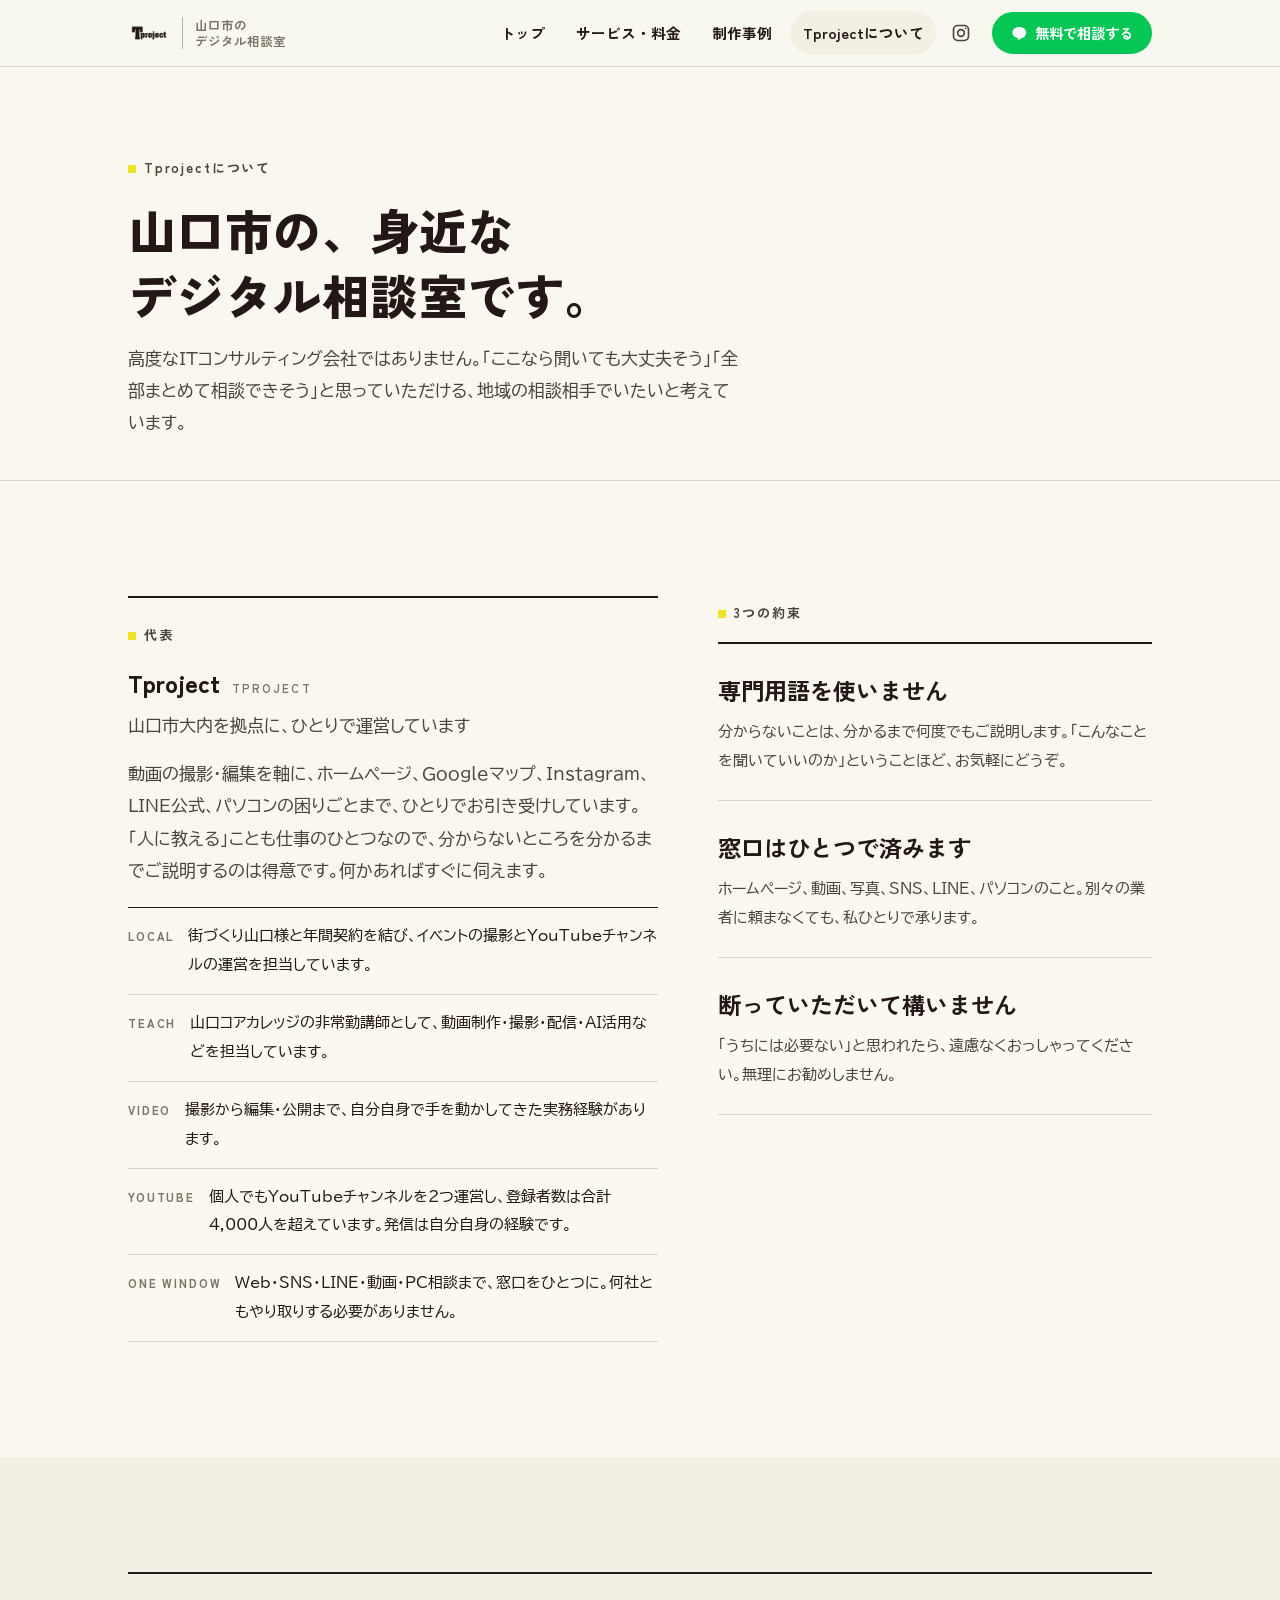
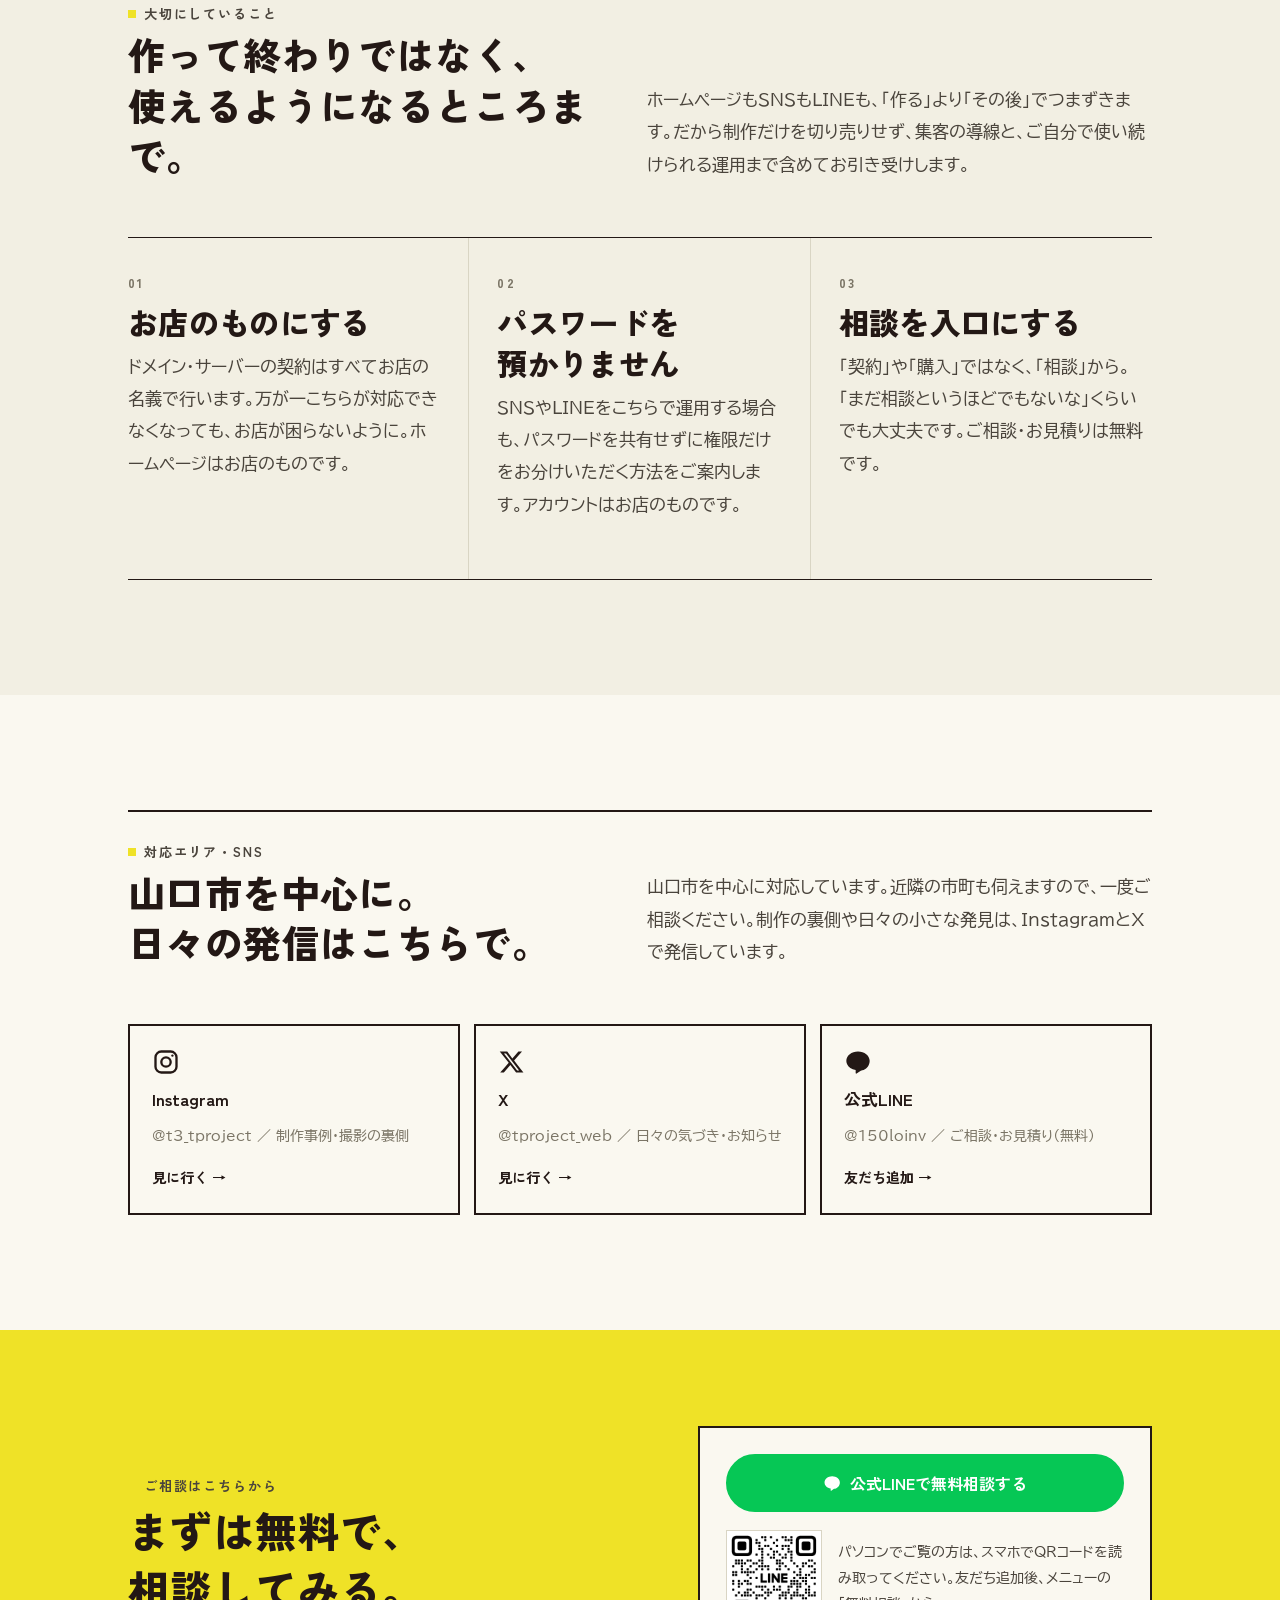
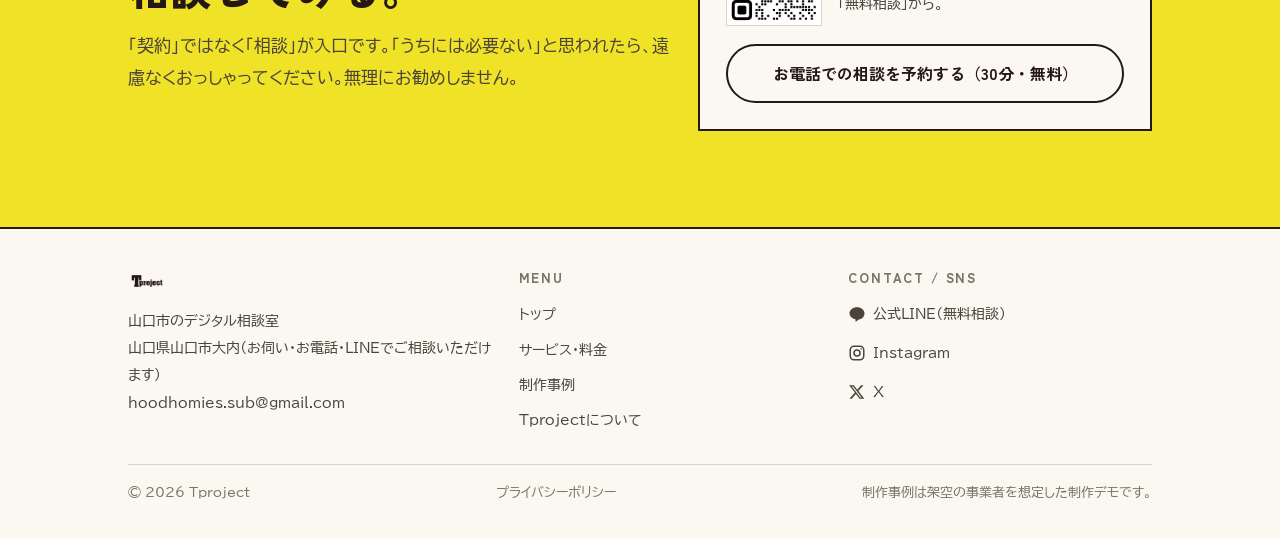
==== about/index.html @ f4915756 "CSS/JSの読み込みにバージョン番号を付与（Cloudflareの4時間キャッシュ対策） Co-Authored-By: Claude Opus 5 <noreply@anthropic.com>" ====
<!doctype html>
<html lang="ja">
<head>
<meta charset="utf-8">
<meta name="viewport" content="width=device-width, initial-scale=1">
<title>Tprojectについて｜山口市のデジタル相談室</title>
<meta name="description" content="Tprojectは、山口市の店舗・小規模事業者のための身近なデジタル相談室です。動画制作・撮影・Web・LINE・PC相談まで、ひとりの窓口でお引き受けします。">
<link rel="canonical" href="https://tproject-jp.com/about/">
<meta property="og:type" content="website">
<meta property="og:site_name" content="Tproject｜山口市のデジタル相談室">
<meta property="og:title" content="Tprojectについて">
<meta property="og:description" content="山口市の、身近なデジタル相談室。専門用語を使わず、窓口はひとつ。断っていただいて構いません。">
<meta property="og:url" content="https://tproject-jp.com/about/">
<meta property="og:image" content="https://tproject-jp.com/assets/img/og.png">
<meta name="twitter:card" content="summary_large_image">
<link rel="icon" href="../assets/img/favicon.png" type="image/png">
<link rel="apple-touch-icon" href="../assets/img/apple-touch-icon.png">
<link rel="preconnect" href="https://fonts.googleapis.com">
<link rel="preconnect" href="https://fonts.gstatic.com" crossorigin>
<link rel="stylesheet" href="https://fonts.googleapis.com/css2?family=Zen+Kaku+Gothic+New:wght@700;900&family=BIZ+UDPGothic:wght@400;700&display=swap">
<link rel="stylesheet" href="../assets/css/site.css?v=20260912">
<!-- Google tag (gtag.js) -->
<script async src="https://www.googletagmanager.com/gtag/js?id=G-36PFMJ6QZH"></script>
<script>
  window.dataLayer = window.dataLayer || [];
  function gtag(){dataLayer.push(arguments);}
  gtag('js', new Date());

  gtag('config', 'G-36PFMJ6QZH');
</script>
<!-- 構造化データ（Google向け） -->
<script type="application/ld+json">
{
 "@context": "https://schema.org",
 "@graph": [
  {
   "@type": "ProfessionalService",
   "@id": "https://tproject-jp.com/#business",
   "name": "Tproject",
   "alternateName": "Tproject｜山口市のデジタル相談室",
   "description": "山口市の店舗・小規模事業者向けに、ホームページ制作・Googleマップ・Instagram・LINE公式・写真・動画までまとめてサポートするデジタル相談窓口。作って終わりではなく、使えるようになるところまで。",
   "url": "https://tproject-jp.com/",
   "logo": "https://tproject-jp.com/assets/img/logo_black.png",
   "image": "https://tproject-jp.com/assets/img/og.png",
   "email": "hoodhomies.sub@gmail.com",
   "address": {
    "@type": "PostalAddress",
    "addressLocality": "山口市",
    "addressRegion": "山口県",
    "addressCountry": "JP"
   },
   "areaServed": [
    {
     "@type": "City",
     "name": "山口市"
    },
    {
     "@type": "AdministrativeArea",
     "name": "山口県"
    }
   ],
   "priceRange": "¥¥",
   "sameAs": [
    "https://www.instagram.com/t3_tproject",
    "https://x.com/tproject_web",
    "https://line.me/R/ti/p/@150loinv"
   ],
   "knowsAbout": [
    "ホームページ制作",
    "Googleビジネスプロフィール",
    "Instagram運用",
    "LINE公式アカウント",
    "写真・動画撮影"
   ],
   "makesOffer": [
    {
     "@type": "Offer",
     "itemOffered": {
      "@type": "Service",
      "name": "ホームページ制作",
      "areaServed": "山口市"
     }
    },
    {
     "@type": "Offer",
     "itemOffered": {
      "@type": "Service",
      "name": "Googleマップ（ビジネスプロフィール）整備",
      "areaServed": "山口市"
     }
    },
    {
     "@type": "Offer",
     "itemOffered": {
      "@type": "Service",
      "name": "Instagram運用サポート",
      "areaServed": "山口市"
     }
    },
    {
     "@type": "Offer",
     "itemOffered": {
      "@type": "Service",
      "name": "LINE公式アカウント構築",
      "areaServed": "山口市"
     }
    },
    {
     "@type": "Offer",
     "itemOffered": {
      "@type": "Service",
      "name": "写真・動画撮影",
      "areaServed": "山口市"
     }
    }
   ]
  },
  {
   "@type": "WebSite",
   "@id": "https://tproject-jp.com/#website",
   "url": "https://tproject-jp.com/",
   "name": "Tproject｜山口市のデジタル相談室",
   "inLanguage": "ja",
   "publisher": {
    "@id": "https://tproject-jp.com/#business"
   }
  },
  {
   "@type": "BreadcrumbList",
   "itemListElement": [
    {
     "@type": "ListItem",
     "position": 1,
     "name": "トップ",
     "item": "https://tproject-jp.com/"
    },
    {
     "@type": "ListItem",
     "position": 2,
     "name": "Tprojectについて",
     "item": "https://tproject-jp.com/about/"
    }
   ]
  },
  {
   "@type": "WebPage",
   "@id": "https://tproject-jp.com/about/",
   "url": "https://tproject-jp.com/about/",
   "name": "Tprojectについて｜Tproject 山口市のデジタル相談室",
   "isPartOf": {
    "@id": "https://tproject-jp.com/#website"
   },
   "about": {
    "@id": "https://tproject-jp.com/#business"
   },
   "inLanguage": "ja"
  }
 ]
}
</script>
</head>
<body>

<header class="site-head">
  <div class="wrap">
    <a class="brand" href="../" aria-label="Tproject トップへ">
      <img src="../assets/img/logo_black.png" alt="Tproject" width="800" height="500">
      <small>山口市の<br>デジタル相談室</small>
    </a>
    <nav class="nav" aria-label="メインメニュー">
      <a href="../">トップ</a>
      <a href="../services/">サービス・料金</a>
      <a href="../works/">制作事例</a>
      <a href="./" aria-current="page">Tprojectについて</a>
      <a class="sns" href="https://www.instagram.com/t3_tproject" target="_blank" rel="noopener" aria-label="Instagram">
        <svg viewBox="0 0 24 24" fill="none" stroke="currentColor" stroke-width="2" stroke-linecap="round" stroke-linejoin="round" aria-hidden="true"><rect x="3" y="3" width="18" height="18" rx="5"/><circle cx="12" cy="12" r="4"/><circle cx="17.5" cy="6.5" r="1" fill="currentColor" stroke="none"/></svg>
      </a>
      <a class="btn line" href="https://line.me/R/ti/p/@150loinv" target="_blank" rel="noopener">
        <svg viewBox="0 0 24 24" fill="currentColor" aria-hidden="true"><path d="M12 3C6.5 3 2 6.6 2 11c0 3.9 3.4 7.2 8 7.9v2.6c0 .4.5.6.8.4l3.6-2.5C18.9 18.9 22 15.3 22 11c0-4.4-4.5-8-10-8z"/></svg>
        無料で相談する
      </a>
    </nav>
    <button class="menu-btn" aria-expanded="false" aria-controls="drawer"><i></i>メニュー</button>
  </div>
  <div class="drawer" id="drawer" data-open="false">
    <div class="wrap">
      <a href="../">トップ</a>
      <a href="../services/">サービス・料金</a>
      <a href="../works/">制作事例</a>
      <a href="./">Tprojectについて</a>
      <div class="drawer-sns">
        <a href="https://www.instagram.com/t3_tproject" target="_blank" rel="noopener"><svg viewBox="0 0 24 24" fill="none" stroke="currentColor" stroke-width="2" stroke-linecap="round" stroke-linejoin="round" aria-hidden="true"><rect x="3" y="3" width="18" height="18" rx="5"/><circle cx="12" cy="12" r="4"/><circle cx="17.5" cy="6.5" r="1" fill="currentColor" stroke="none"/></svg>Instagram</a>
        <a href="https://x.com/tproject_web" target="_blank" rel="noopener"><svg viewBox="0 0 24 24" fill="currentColor" aria-hidden="true"><path d="M17.5 3h3.1l-6.8 7.8L21.8 21h-6.3l-4.9-6.4L5 21H1.9l7.3-8.3L1.5 3h6.4l4.4 5.9L17.5 3zm-1.1 16.2h1.7L6.9 4.7H5.1l11.3 14.5z"/></svg>X</a>
      </div>
      <a class="btn line" href="https://line.me/R/ti/p/@150loinv" target="_blank" rel="noopener">公式LINEで無料相談</a>
    </div>
  </div>
</header>

<main>

<section class="page-head">
  <div class="wrap">
    <p class="kicker">Tprojectについて</p>
    <h1>山口市の、身近な<br>デジタル相談室です。</h1>
    <p class="lead">高度なITコンサルティング会社ではありません。「ここなら聞いても大丈夫そう」「全部まとめて相談できそう」と思っていただける、地域の相談相手でいたいと考えています。</p>
  </div>
</section>

<!-- ========== プロフィール ========== -->
<section class="sec" id="profile">
  <div class="wrap">
    <div class="about-grid">
      <div class="profile reveal">
        <p class="kicker">代表</p>
        <p class="name" style="margin-top:10px">Tproject<small>TPROJECT</small></p>
        <p class="role">山口市大内を拠点に、ひとりで運営しています</p>
        <p class="bio">動画の撮影・編集を軸に、ホームページ、Googleマップ、Instagram、LINE公式、パソコンの困りごとまで、ひとりでお引き受けしています。「人に教える」ことも仕事のひとつなので、分からないところを分かるまでご説明するのは得意です。何かあればすぐに伺えます。</p>
        <ul class="facts">
          <li><b>LOCAL</b><span>街づくり山口様と年間契約を結び、イベントの撮影とYouTubeチャンネルの運営を担当しています。</span></li>
          <li><b>TEACH</b><span>山口コアカレッジの非常勤講師として、動画制作・撮影・配信・AI活用などを担当しています。</span></li>
          <li><b>VIDEO</b><span>撮影から編集・公開まで、自分自身で手を動かしてきた実務経験があります。</span></li>
          <li><b>YOUTUBE</b><span>個人でもYouTubeチャンネルを2つ運営し、登録者数は合計4,000人を超えています。発信は自分自身の経験です。</span></li>
          <li><b>ONE WINDOW</b><span>Web・SNS・LINE・動画・PC相談まで、窓口をひとつに。何社ともやり取りする必要がありません。</span></li>
        </ul>
      </div>

      <div class="reveal">
        <p class="kicker">3つの約束</p>
        <ul class="vow" style="margin-top:14px">
          <li><b>専門用語を使いません</b><p>分からないことは、分かるまで何度でもご説明します。「こんなことを聞いていいのか」ということほど、お気軽にどうぞ。</p></li>
          <li><b>窓口はひとつで済みます</b><p>ホームページ、動画、写真、SNS、LINE、パソコンのこと。別々の業者に頼まなくても、私ひとりで承ります。</p></li>
          <li><b>断っていただいて構いません</b><p>「うちには必要ない」と思われたら、遠慮なくおっしゃってください。無理にお勧めしません。</p></li>
        </ul>
      </div>
    </div>
  </div>
</section>

<!-- ========== 考え方 ========== -->
<section class="sec" id="policy" style="background:var(--paper-2)">
  <div class="wrap">
    <div class="sec-head reveal">
      <div>
        <p class="kicker">大切にしていること</p>
        <h2>作って終わりではなく、<br>使えるようになるところまで。</h2>
      </div>
      <p class="lead">ホームページもSNSもLINEも、「作る」より「その後」でつまずきます。だから制作だけを切り売りせず、集客の導線と、ご自分で使い続けられる運用まで含めてお引き受けします。</p>
    </div>
    <div class="three reveal">
      <div>
        <p class="num">01</p>
        <h3>お店のものにする</h3>
        <p class="d">ドメイン・サーバーの契約はすべてお店の名義で行います。万が一こちらが対応できなくなっても、お店が困らないように。ホームページはお店のものです。</p>
      </div>
      <div>
        <p class="num">02</p>
        <h3>パスワードを預かりません</h3>
        <p class="d">SNSやLINEをこちらで運用する場合も、パスワードを共有せずに権限だけをお分けいただく方法をご案内します。アカウントはお店のものです。</p>
      </div>
      <div>
        <p class="num">03</p>
        <h3>相談を入口にする</h3>
        <p class="d">「契約」や「購入」ではなく、「相談」から。「まだ相談というほどでもないな」くらいでも大丈夫です。ご相談・お見積りは無料です。</p>
      </div>
    </div>
  </div>
</section>

<!-- ========== 対応エリア・SNS ========== -->
<section class="sec" id="sns">
  <div class="wrap">
    <div class="sec-head reveal">
      <div>
        <p class="kicker">対応エリア・SNS</p>
        <h2>山口市を中心に。<br>日々の発信はこちらで。</h2>
      </div>
      <p class="lead">山口市を中心に対応しています。近隣の市町も伺えますので、一度ご相談ください。制作の裏側や日々の小さな発見は、InstagramとXで発信しています。</p>
    </div>
    <div class="sns-cards reveal">
      <a class="sns-card" href="https://www.instagram.com/t3_tproject" target="_blank" rel="noopener">
        <svg viewBox="0 0 24 24" fill="none" stroke="currentColor" stroke-width="2" stroke-linecap="round" stroke-linejoin="round" aria-hidden="true"><rect x="3" y="3" width="18" height="18" rx="5"/><circle cx="12" cy="12" r="4"/><circle cx="17.5" cy="6.5" r="1" fill="currentColor" stroke="none"/></svg>
        <b>Instagram</b>
        <small>@t3_tproject ／ 制作事例・撮影の裏側</small>
        <span class="go">見に行く</span>
      </a>
      <a class="sns-card" href="https://x.com/tproject_web" target="_blank" rel="noopener">
        <svg viewBox="0 0 24 24" fill="currentColor" aria-hidden="true"><path d="M17.5 3h3.1l-6.8 7.8L21.8 21h-6.3l-4.9-6.4L5 21H1.9l7.3-8.3L1.5 3h6.4l4.4 5.9L17.5 3zm-1.1 16.2h1.7L6.9 4.7H5.1l11.3 14.5z"/></svg>
        <b>X</b>
        <small>@tproject_web ／ 日々の気づき・お知らせ</small>
        <span class="go">見に行く</span>
      </a>
      <a class="sns-card" href="https://line.me/R/ti/p/@150loinv" target="_blank" rel="noopener">
        <svg viewBox="0 0 24 24" fill="currentColor" aria-hidden="true"><path d="M12 3C6.5 3 2 6.6 2 11c0 3.9 3.4 7.2 8 7.9v2.6c0 .4.5.6.8.4l3.6-2.5C18.9 18.9 22 15.3 22 11c0-4.4-4.5-8-10-8z"/></svg>
        <b>公式LINE</b>
        <small>@150loinv ／ ご相談・お見積り（無料）</small>
        <span class="go">友だち追加</span>
      </a>
    </div>
  </div>
</section>

<!-- ========== CTA ========== -->
<section class="cta" id="contact">
  <div class="wrap">
    <div class="reveal">
      <p class="kicker">ご相談はこちらから</p>
      <h2>まずは無料で、<br>相談してみる。</h2>
      <p>「契約」ではなく「相談」が入口です。「うちには必要ない」と思われたら、遠慮なくおっしゃってください。無理にお勧めしません。</p>
    </div>
    <div class="cta-box reveal">
      <a class="btn line" href="https://line.me/R/ti/p/@150loinv" target="_blank" rel="noopener">
        <svg viewBox="0 0 24 24" fill="currentColor" aria-hidden="true"><path d="M12 3C6.5 3 2 6.6 2 11c0 3.9 3.4 7.2 8 7.9v2.6c0 .4.5.6.8.4l3.6-2.5C18.9 18.9 22 15.3 22 11c0-4.4-4.5-8-10-8z"/></svg>
        公式LINEで無料相談する
      </a>
      <div class="qr">
        <img src="../assets/img/line_qr.png" alt="Tproject 公式LINE 友だち追加QRコード" width="540" height="540">
        <span>パソコンでご覧の方は、スマホでQRコードを読み取ってください。友だち追加後、メニューの「無料相談」から。</span>
      </div>
      <a class="btn ghost" href="https://calendar.app.google/cQAvLjoAgpNMy3as5" target="_blank" rel="noopener">お電話での相談を予約する<br class="brk">（30分・無料）</a>
    </div>
  </div>
</section>

</main>

<footer class="site-foot">
  <div class="wrap">
    <div>
      <a class="brand" href="../"><img src="../assets/img/logo_black.png" alt="Tproject" width="800" height="500"></a>
      <p style="margin-top:14px">山口市のデジタル相談室<br>山口県山口市大内（お伺い・お電話・LINEでご相談いただけます）<br>hoodhomies.sub@gmail.com</p>
    </div>
    <div>
      <h4>MENU</h4>
      <ul>
        <li><a href="../">トップ</a></li>
        <li><a href="../services/">サービス・料金</a></li>
        <li><a href="../works/">制作事例</a></li>
        <li><a href="./">Tprojectについて</a></li>
      </ul>
    </div>
    <div>
      <h4>CONTACT / SNS</h4>
      <ul class="sns">
        <li><a href="https://line.me/R/ti/p/@150loinv" target="_blank" rel="noopener"><svg viewBox="0 0 24 24" fill="currentColor" aria-hidden="true"><path d="M12 3C6.5 3 2 6.6 2 11c0 3.9 3.4 7.2 8 7.9v2.6c0 .4.5.6.8.4l3.6-2.5C18.9 18.9 22 15.3 22 11c0-4.4-4.5-8-10-8z"/></svg>公式LINE（無料相談）</a></li>
        <li><a href="https://www.instagram.com/t3_tproject" target="_blank" rel="noopener"><svg viewBox="0 0 24 24" fill="none" stroke="currentColor" stroke-width="2" stroke-linecap="round" aria-hidden="true"><rect x="3" y="3" width="18" height="18" rx="5"/><circle cx="12" cy="12" r="4"/><circle cx="17.5" cy="6.5" r="1" fill="currentColor" stroke="none"/></svg>Instagram</a></li>
        <li><a href="https://x.com/tproject_web" target="_blank" rel="noopener"><svg viewBox="0 0 24 24" fill="currentColor" aria-hidden="true"><path d="M17.5 3h3.1l-6.8 7.8L21.8 21h-6.3l-4.9-6.4L5 21H1.9l7.3-8.3L1.5 3h6.4l4.4 5.9L17.5 3zm-1.1 16.2h1.7L6.9 4.7H5.1l11.3 14.5z"/></svg>X</a></li>
      </ul>
    </div>
    <div class="copy">
      <span>© <span id="year">2026</span> Tproject</span>
      <span><a href="/privacy/">プライバシーポリシー</a></span>
      <span>制作事例は架空の事業者を想定した制作デモです。</span>
    </div>
  </div>
</footer>

<!-- 浮くLINEボタン（スマホ専用。ヘッダーのボタンが隠れる幅で唯一の常時導線） -->
<a class="line-float" href="https://line.me/R/ti/p/@150loinv" target="_blank" rel="noopener" aria-label="公式LINEで無料相談する">
  <span class="ic"><svg viewBox="0 0 24 24" fill="currentColor" aria-hidden="true"><path d="M12 3C6.5 3 2 6.6 2 11c0 3.9 3.4 7.2 8 7.9v2.6c0 .4.5.6.8.4l3.6-2.5C18.9 18.9 22 15.3 22 11c0-4.4-4.5-8-10-8z"/></svg></span>
  <span class="tx">無料で相談<small>公式LINE・まだ決めていなくてOK</small></span>
</a>

<script src="../assets/js/site.js?v=20260912" defer></script>
</body>
</html>
---- assets/css/site.css ----
/* ============================================================
   Tproject 公式サイト  共通スタイル
   方向：印刷物（チラシ・本冊）の延長線にあるWeb。
   生成りの紙・黒の文字・黄色は"刃"として少量。余白と大きな文字で品質感を出す。
   ============================================================ */

:root{
  --paper:#FAF8F0;
  --paper-2:#F2EFE3;
  --paper-3:#E9E5D5;
  --ink:#231815;
  --ink-2:#4A443C;
  --ink-3:#7B7566;
  --rule:#D9D5C4;
  --rule-strong:#B9B4A0;
  --yellow:#EFE227;
  --yellow-deep:#D8CB12;
  --yellow-soft:#F8F3B8;
  --line:#06C755;
  --line-deep:#05B04B;

  --f-head:"Zen Kaku Gothic New","Hiragino Sans","Yu Gothic",sans-serif;
  --f-body:"BIZ UDPGothic","Hiragino Sans","Yu Gothic",sans-serif;
  --f-latin:"Zen Kaku Gothic New","Helvetica Neue",Arial,sans-serif;

  --w:1120px;
  --gutter:clamp(20px,5vw,48px);
  --ease:cubic-bezier(.22,.61,.36,1);
}

*{box-sizing:border-box}
html{scroll-behavior:smooth;-webkit-text-size-adjust:100%}
body{
  margin:0;background:var(--paper);color:var(--ink);
  font-family:var(--f-body);font-size:16px;line-height:1.9;
  -webkit-font-smoothing:antialiased;overflow-x:hidden;
}
@media(min-width:900px){body{font-size:17px}}
img{max-width:100%;height:auto;display:block}
a{color:inherit;text-decoration:none}
h1,h2,h3,h4{font-family:var(--f-head);font-weight:900;line-height:1.35;margin:0;letter-spacing:.01em;text-wrap:balance}
p{margin:0}
ul{margin:0;padding:0;list-style:none}
strong,b{font-weight:700}
:focus-visible{outline:3px solid var(--yellow);outline-offset:3px;border-radius:2px}
.sr{position:absolute;width:1px;height:1px;overflow:hidden;clip:rect(0 0 0 0);white-space:nowrap}

/* 紙の質感（ごく薄いノイズ） */
body::before{
  content:"";position:fixed;inset:0;pointer-events:none;z-index:0;opacity:.35;
  background-image:url("data:image/svg+xml,%3Csvg xmlns='http://www.w3.org/2000/svg' width='160' height='160'%3E%3Cfilter id='n'%3E%3CfeTurbulence type='fractalNoise' baseFrequency='.9' numOctaves='2' stitchTiles='stitch'/%3E%3CfeColorMatrix values='0 0 0 0 .3 0 0 0 0 .27 0 0 0 0 .2 0 0 0 .06 0'/%3E%3C/filter%3E%3Crect width='100%25' height='100%25' filter='url(%23n)'/%3E%3C/svg%3E");
}
.wrap{position:relative;z-index:1;max-width:var(--w);margin:0 auto;padding:0 var(--gutter)}

/* ---------- 共通部品 ---------- */
.kicker{
  display:inline-flex;align-items:center;gap:.6em;
  font-family:var(--f-head);font-weight:700;font-size:.82rem;letter-spacing:.14em;color:var(--ink-2);
}
.kicker::before{content:"";width:.62em;height:.62em;background:var(--yellow);flex:none}
.hl{background:linear-gradient(transparent 64%,var(--yellow) 64%,var(--yellow) 92%,transparent 92%);padding:0 .06em}

.sec{padding:clamp(64px,9vw,120px) 0}
.sec-head{
  display:grid;gap:14px;margin-bottom:clamp(32px,4.5vw,56px);
  padding-top:22px;border-top:2px solid var(--ink);
}
.sec-head h2{font-size:clamp(1.55rem,3.2vw,2.35rem)}
.sec-head .lead{max-width:38em;color:var(--ink-2)}
@media(min-width:900px){
  .sec-head{grid-template-columns:1fr 1fr;align-items:end}
  .sec-head .lead{justify-self:end;text-align:left}
}

.btn{
  display:inline-flex;align-items:center;justify-content:center;gap:.55em;
  font-family:var(--f-head);font-weight:700;font-size:1rem;line-height:1;
  padding:1.05em 1.6em;border:2px solid var(--ink);border-radius:999px;
  background:var(--ink);color:var(--paper);
  transition:transform .25s var(--ease),background .25s,color .25s,box-shadow .25s;
  white-space:nowrap;cursor:pointer;
}
.btn:hover{transform:translateY(-2px);box-shadow:0 10px 24px -12px rgba(35,24,21,.55)}
.btn.line{background:var(--line);border-color:var(--line);color:#fff}
.btn.line:hover{background:var(--line-deep);border-color:var(--line-deep)}
.btn.ghost{background:transparent;color:var(--ink)}
.btn.ghost:hover{background:var(--ink);color:var(--paper)}
.btn.yellow{background:var(--yellow);border-color:var(--yellow);color:var(--ink)}
.btn.yellow:hover{background:var(--yellow-deep);border-color:var(--yellow-deep)}
.btn svg{width:1.15em;height:1.15em;flex:none}
.btn-row{display:flex;flex-wrap:wrap;gap:12px 14px;align-items:center}

/* ---------- ヘッダー ---------- */
.site-head{
  position:sticky;top:0;z-index:50;background:rgba(250,248,240,.86);
  backdrop-filter:blur(10px);-webkit-backdrop-filter:blur(10px);
  border-bottom:1px solid var(--rule);
}
.site-head .wrap{display:flex;align-items:center;justify-content:space-between;gap:16px;min-height:66px}
.brand{display:flex;align-items:center;gap:12px}
.brand img{height:26px;width:auto}
.brand small{font-family:var(--f-head);font-weight:700;font-size:.78rem;letter-spacing:.08em;color:var(--ink-3);border-left:1px solid var(--rule-strong);padding-left:12px;line-height:1.3}
.nav{display:none;align-items:center;gap:6px}
.nav a{font-family:var(--f-head);font-weight:700;font-size:.92rem;padding:.55em .85em;border-radius:999px;transition:background .2s}
.nav a:hover,.nav a[aria-current]{background:var(--paper-2)}
.nav .sns{display:inline-flex;align-items:center;justify-content:center;width:38px;height:38px;padding:0;color:var(--ink-2)}
.nav .sns svg{width:20px;height:20px}
.nav .btn{padding:.75em 1.15em;font-size:.9rem;margin-left:6px}
.menu-btn{
  display:inline-flex;align-items:center;gap:10px;background:none;border:0;
  font-family:var(--f-head);font-weight:700;font-size:.9rem;color:var(--ink);cursor:pointer;padding:8px 0;
}
.menu-btn i{position:relative;width:22px;height:2px;background:var(--ink);transition:.25s}
.menu-btn i::before,.menu-btn i::after{content:"";position:absolute;left:0;width:22px;height:2px;background:var(--ink);transition:.25s}
.menu-btn i::before{top:-7px}.menu-btn i::after{top:7px}
.menu-btn[aria-expanded="true"] i{background:transparent}
.menu-btn[aria-expanded="true"] i::before{top:0;transform:rotate(45deg)}
.menu-btn[aria-expanded="true"] i::after{top:0;transform:rotate(-45deg)}
@media(min-width:900px){.nav{display:flex}.menu-btn{display:none}}

.drawer{display:none;border-top:1px solid var(--rule);background:var(--paper)}
.drawer[data-open="true"]{display:block}
.drawer .wrap{display:grid;grid-template-columns:1fr;justify-content:stretch;justify-items:stretch;align-items:stretch;min-height:0;gap:4px;padding-top:12px;padding-bottom:22px}
.drawer a{font-family:var(--f-head);font-weight:700;font-size:1.05rem;padding:.75em 0;border-bottom:1px solid var(--rule)}
.drawer .drawer-sns{display:flex;gap:18px;padding-top:14px;font-size:.92rem;color:var(--ink-2)}
.drawer .drawer-sns a{border:0;display:inline-flex;align-items:center;gap:.4em;padding:.3em 0}
.drawer .drawer-sns svg{width:18px;height:18px}
.drawer .btn{margin-top:14px;justify-content:center}
@media(min-width:900px){.drawer{display:none!important}}

/* ---------- ヒーロー（生成りの紙に、黄色を一本。作品が流れる） ---------- */
.hero{position:relative;padding:clamp(40px,6vw,76px) 0 0;overflow:hidden}
.hero::before{content:"";position:absolute;left:0;top:0;bottom:0;width:8px;background:var(--yellow)} /* 看板の"刃" */
.hero .meta{display:flex;flex-wrap:wrap;gap:6px 28px;font-family:var(--f-latin);font-weight:700;font-size:.72rem;letter-spacing:.2em;color:var(--ink-3)}
.hero .meta b{color:var(--ink);font-weight:900;display:inline-flex;align-items:center;gap:.6em}
.hero .meta b::before{content:"";width:.62em;height:.62em;background:var(--yellow)}
.hero .meta span:nth-child(2){letter-spacing:.08em;font-family:var(--f-head)}
.hero .grid{display:grid;gap:34px;margin-top:clamp(26px,4vw,44px)}
@media(min-width:960px){.hero .grid{grid-template-columns:minmax(0,7fr) minmax(0,4fr);align-items:end;gap:60px}}
.hero h1{font-size:clamp(2.4rem,6vw,4.5rem);line-height:1.1;letter-spacing:-.02em;margin:0}
.hero h1 .s{display:block;font-size:.42em;letter-spacing:.02em;color:var(--ink-2);margin-bottom:.5em;font-weight:700}
.hero h1 .hl{background:linear-gradient(transparent 58%,var(--yellow) 58%,var(--yellow) 94%,transparent 94%)}
.hero .sub{margin-top:26px;max-width:30em;color:var(--ink-2);font-size:1.02rem;line-height:1.95}
.hero .btn-row{margin-top:32px}

.hero .index{border-top:1px solid var(--rule-strong)}
.hero .index li{display:grid;grid-template-columns:2.6em 1fr auto;align-items:baseline;gap:12px;padding:12px 0;border-bottom:1px solid var(--rule-strong);font-family:var(--f-head);font-weight:700;font-size:1.02rem}
.hero .index li i{font-family:var(--f-latin);font-weight:900;font-size:.72rem;letter-spacing:.14em;color:var(--ink);font-style:normal;border-bottom:3px solid var(--yellow);line-height:1}
.hero .index li small{font-family:var(--f-body);font-weight:400;font-size:.78rem;color:var(--ink-3)}

/* 作品のフィルムストリップ */
.hero .strip{margin-top:clamp(40px,6vw,64px);overflow:hidden;position:relative}
.hero .strip::before,.hero .strip::after{content:"";position:absolute;top:0;bottom:0;width:70px;z-index:2;pointer-events:none}
.hero .strip::before{left:0;background:linear-gradient(90deg,var(--paper),transparent)}
.hero .strip::after{right:0;background:linear-gradient(-90deg,var(--paper),transparent)}
.hero .track{display:flex;gap:22px;width:max-content;animation:film 46s linear infinite;padding:6px 22px 48px}
.hero .strip:hover .track{animation-play-state:paused}
.shot{flex:none;display:block;background:#fff;border:1px solid var(--rule-strong);overflow:hidden;position:relative;box-shadow:0 26px 50px -30px rgba(35,24,21,.55);transition:transform .3s var(--ease)}
a.shot:hover{transform:translateY(-4px)}
.shot.pc{width:min(520px,78vw)}
.shot.sp{width:min(150px,26vw);border-radius:16px}
.shot .top{height:14px;background:var(--ink);display:flex;gap:4px;align-items:center;padding:0 8px}
.shot .top i{width:5px;height:5px;border-radius:50%;background:var(--paper);opacity:.8}
.shot img{display:block;width:100%;height:auto}
.shot .tag{position:absolute;left:0;bottom:0;background:var(--yellow);color:var(--ink);font-family:var(--f-latin);font-weight:900;font-size:.62rem;letter-spacing:.16em;padding:5px 9px}
@keyframes film{to{transform:translateX(-50%)}}

/* 受け皿：手紙 */
.hero .letter{
  position:relative;z-index:3;margin-top:-30px;
  background:#fff;color:var(--ink);border:2px solid var(--ink);
  display:grid;gap:22px;padding:clamp(24px,4vw,40px);
  box-shadow:0 30px 60px -34px rgba(35,24,21,.5);
}
@media(min-width:900px){.hero .letter{grid-template-columns:1fr auto;align-items:center;gap:40px}}
.letter .hi{font-family:var(--f-latin);font-weight:900;font-size:.68rem;letter-spacing:.2em;color:var(--ink-3);display:flex;align-items:center;gap:10px}
.letter .hi::before{content:"";width:10px;height:10px;background:var(--yellow)}
.letter b{display:block;font-family:var(--f-head);font-size:clamp(1.25rem,2.3vw,1.7rem);line-height:1.45;margin:10px 0 8px}
.letter p{color:var(--ink-2);font-size:.95rem;max-width:36em}
.letter .who{margin-top:12px;font-size:.8rem;color:var(--ink-3);display:flex;align-items:center;gap:10px}
.letter .who i{width:30px;height:30px;border-radius:50%;background:var(--yellow);border:2px solid var(--ink);display:grid;place-items:center;font-family:var(--f-latin);font-weight:900;font-size:.75rem;font-style:normal;color:var(--ink)}
.letter .btn.line{white-space:normal;text-align:center}
@media(prefers-reduced-motion:reduce){.hero .track{animation:none}}

/* 登場アニメーション */
.rise{opacity:0;transform:translateY(14px);animation:rise .7s var(--ease) forwards}
.rise:nth-child(2){animation-delay:.08s}.rise:nth-child(3){animation-delay:.16s}.rise:nth-child(4){animation-delay:.24s}.rise:nth-child(5){animation-delay:.32s}
@keyframes rise{to{opacity:1;transform:none}}

/* ひとつの窓口 図解（CSS描画） */
.hub{position:relative;aspect-ratio:1/1;max-width:520px;margin:0 auto;width:100%}
.hub .stage{position:absolute;inset:0}
.hub svg.wires{position:absolute;inset:0;width:100%;height:100%;overflow:visible}
.hub svg.wires path{fill:none;stroke:var(--rule-strong);stroke-width:1.5;stroke-dasharray:4 6}
.dev{position:absolute;box-shadow:0 30px 60px -30px rgba(35,24,21,.45)}
.dev.laptop{
  left:4%;top:16%;width:64%;aspect-ratio:16/10.6;
  border:7px solid var(--ink);border-radius:14px 14px 4px 4px;background:#fff;overflow:hidden;
}
.dev.laptop::after{content:"";position:absolute;left:-12%;right:-12%;bottom:-11px;height:7px;background:var(--ink);border-radius:0 0 8px 8px}
.dev.phone{
  right:4%;bottom:6%;width:31%;aspect-ratio:9/18.4;
  border:6px solid var(--ink);border-radius:26px;background:#fff;overflow:hidden;z-index:2;
}
.dev.phone::before{content:"";position:absolute;left:50%;top:0;transform:translateX(-50%);width:36%;height:12px;background:var(--ink);border-radius:0 0 10px 10px}

/* 端末の中の"お店のサイト"（抽象化） */
.mini{position:absolute;inset:0;padding:6% 7%;display:grid;gap:5%;align-content:start;background:#FFFDF7}
.mini .bar{display:flex;justify-content:space-between;align-items:center}
.mini .bar i{display:block;width:9%;aspect-ratio:1;background:var(--yellow);border-radius:2px}
.mini .bar b{display:block;width:48%;height:6px;background:var(--ink);opacity:.85;border-radius:3px}
.mini .pic{aspect-ratio:16/6.5;background:linear-gradient(135deg,var(--paper-3),#D8D2BC);border-radius:6px;position:relative;overflow:hidden}
.mini .pic::after{content:"";position:absolute;left:8%;bottom:10%;width:46%;height:18%;background:var(--yellow);border-radius:3px}
.mini .t{height:8px;background:var(--ink);border-radius:4px;width:70%}
.mini .l{height:5px;background:var(--paper-3);border-radius:3px}
.mini .l.s{width:55%}
.mini .row{display:grid;grid-template-columns:1fr 1fr 1fr;gap:6%}
.mini .row i{display:block;aspect-ratio:1/1.1;background:var(--paper-2);border-radius:5px;border:1px solid var(--rule)}
.mini .mcta{height:14px;background:var(--line);border-radius:999px;width:78%;margin-top:2%}
.phone .mini{padding:14% 9% 8%}
.phone .mini .pic{aspect-ratio:1/1.05}

.badge{
  position:absolute;z-index:3;display:flex;align-items:center;gap:8px;
  background:#fff;border:2px solid var(--ink);border-radius:999px;padding:8px 14px 8px 8px;
  font-family:var(--f-head);font-weight:700;font-size:.8rem;box-shadow:0 12px 28px -18px rgba(35,24,21,.6);
}
.badge span{width:28px;height:28px;border-radius:50%;display:grid;place-items:center;flex:none;color:#fff}
.badge svg{width:16px;height:16px}
.badge.ig{left:0;top:0}
.badge.ig span{background:var(--ink)}
.badge.ln{right:0;top:9%}
.badge.ln span{background:var(--line)}
.badge.gm{left:8%;bottom:6%}
.badge.gm span{background:var(--yellow);color:var(--ink)}
.hub .center-note{
  position:absolute;right:2%;bottom:-6px;font-family:var(--f-head);font-weight:700;font-size:.72rem;letter-spacing:.12em;color:var(--ink-3)
}
@media(max-width:480px){.badge{font-size:.72rem;padding:6px 10px 6px 6px}.badge span{width:24px;height:24px}}

/* ---------- 困りごと ---------- */
.troubles{display:grid;gap:12px}
@media(min-width:720px){.troubles{grid-template-columns:1fr 1fr;gap:12px 28px}}
.troubles li{
  display:flex;gap:14px;align-items:flex-start;padding:16px 0;border-bottom:1px solid var(--rule);
  font-family:var(--f-head);font-weight:700;font-size:1.02rem;line-height:1.6;
}
.troubles li::before{
  content:"";flex:none;width:18px;height:18px;margin-top:.35em;border:2px solid var(--ink);
  background:linear-gradient(135deg,transparent 55%,var(--yellow) 55%);
}
.after{
  margin-top:clamp(28px,4vw,44px);font-family:var(--f-head);font-weight:900;
  font-size:clamp(1.25rem,2.6vw,1.75rem);line-height:1.5;
}

/* ---------- できること 3分類 ---------- */
.three{display:grid;gap:0;border-top:1px solid var(--ink);border-bottom:1px solid var(--ink)}
@media(min-width:800px){.three{grid-template-columns:repeat(3,1fr)}}
.three > div{padding:30px 0 34px;border-bottom:1px solid var(--rule)}
.three > div:last-child{border-bottom:0}
@media(min-width:800px){
  .three > div{padding:34px 28px 40px;border-bottom:0;border-right:1px solid var(--rule)}
  .three > div:first-child{padding-left:0}
  .three > div:last-child{border-right:0;padding-right:0}
}
.three .num{font-family:var(--f-latin);font-weight:900;font-size:.78rem;letter-spacing:.2em;color:var(--ink-3)}
.three h3{font-size:clamp(1.5rem,2.6vw,1.9rem);margin:6px 0 4px}
.three h3 em{font-style:normal;font-size:.6em;color:var(--ink-3);margin-left:.5em;letter-spacing:.06em}
.three p.d{color:var(--ink-2);margin:8px 0 18px;min-height:3.8em}
.three ul li{
  display:flex;gap:10px;align-items:baseline;padding:8px 0;border-top:1px dashed var(--rule);
  font-family:var(--f-head);font-weight:700;
}
.three ul li::before{content:"";width:8px;height:8px;background:var(--yellow);flex:none;transform:translateY(-2px)}

.flowline{
  margin-top:clamp(36px,5vw,56px);display:grid;gap:14px;align-items:center;
  background:var(--ink);color:var(--paper);padding:clamp(22px,3vw,34px) clamp(22px,3.5vw,40px);
}
@media(min-width:800px){.flowline{grid-template-columns:auto 1fr auto 1fr auto 1fr auto}}
.flowline b{font-family:var(--f-head);font-size:1.15rem;color:var(--yellow)}
.flowline span{display:block;font-size:.92rem;color:#D8D3C0}
.flowline .arrow{color:var(--yellow);font-family:var(--f-latin);font-weight:900;text-align:center}
.flowline .one{grid-column:1/-1;margin-top:10px;padding-top:14px;border-top:1px solid rgba(255,255,255,.18);font-family:var(--f-head);font-weight:700}
@media(max-width:799px){.flowline .arrow{display:none}}

/* ---------- 制作事例 ---------- */
.works{display:grid;gap:clamp(28px,4vw,40px)}
@media(min-width:900px){.works{grid-template-columns:repeat(3,1fr)}}
.work{display:grid;gap:14px}
.work .frame{
  position:relative;aspect-ratio:4/3;border:1px solid var(--rule-strong);
  background:var(--paper-2);overflow:hidden;
}
.work .frame .pc{
  position:absolute;left:8%;top:12%;width:70%;aspect-ratio:16/10;border:4px solid var(--ink);border-radius:8px 8px 3px 3px;background:#fff;overflow:hidden
}
.work .frame .ph{
  position:absolute;right:9%;bottom:8%;width:22%;aspect-ratio:9/18;border:4px solid var(--ink);border-radius:14px;background:#fff;overflow:hidden;z-index:2;box-shadow:0 18px 30px -20px rgba(35,24,21,.6)
}
.work .frame .pc img,.work .frame .ph img{width:100%;height:100%;object-fit:cover;object-position:top left}
.work .frame .scr{position:absolute;inset:0;padding:8%;display:grid;gap:8%;align-content:start}
.work .frame .scr i{display:block;border-radius:3px}
.work .frame .scr .h{height:22%}
.work .frame .scr .t{height:6px;width:60%}
.work .frame .scr .t2{height:4px;width:40%}
.work .frame .scr .c{height:9px;width:44%;border-radius:999px}
/* 業種ごとの色（デモの雰囲気だけ先に見せる） */
.work.auto .frame{background:#2A2C2E}
.work.auto .scr{background:#F1F1EE}.work.auto .scr .h{background:#3A3D40}.work.auto .scr .t,.work.auto .scr .t2{background:#8A8E93}.work.auto .scr .c{background:var(--line)}
.work.reform .frame{background:#EDE6D8}
.work.reform .scr{background:#FBF9F4}.work.reform .scr .h{background:#B99A6A}.work.reform .scr .t,.work.reform .scr .t2{background:#3B3A36}.work.reform .scr .c{background:var(--line)}
.work.salon .frame{background:#F4EFE8}
.work.salon .scr{background:#FFFFFF}.work.salon .scr .h{background:#E6DCD3}.work.salon .scr .t,.work.salon .scr .t2{background:#4A4644}.work.salon .scr .c{background:#2C2A29}
.work .tag{
  position:absolute;left:0;top:0;z-index:3;font-family:var(--f-latin);font-weight:900;font-size:.68rem;letter-spacing:.16em;
  background:var(--ink);color:var(--yellow);padding:6px 10px;
}
.work .ind{font-family:var(--f-latin);font-weight:900;font-size:.78rem;letter-spacing:.18em;color:var(--ink-3)}
.work h3{font-size:1.2rem;margin-top:-6px}
.work p{color:var(--ink-2);font-size:.95rem}
.work .more{font-family:var(--f-head);font-weight:700;display:inline-flex;align-items:center;gap:.4em;margin-top:4px}
.work .more::after{content:"→";transition:transform .25s}
.work:hover .more::after{transform:translateX(4px)}
.concept-note{margin-top:22px;font-size:.88rem;color:var(--ink-3)}

/* ---------- 料金（概要） ---------- */
.plans{display:grid;gap:14px}
@media(min-width:800px){.plans{grid-template-columns:repeat(3,1fr);gap:0;border:1px solid var(--ink)}}
.plan{padding:26px 24px 28px;border:1px solid var(--ink);display:grid;gap:8px;align-content:start;background:var(--paper)}
@media(min-width:800px){.plan{border:0;border-right:1px solid var(--rule)}.plan:last-child{border-right:0}}
.plan .n{font-family:var(--f-latin);font-weight:900;letter-spacing:.16em;font-size:.82rem}
.plan .pick{display:inline-block;font-family:var(--f-head);font-weight:700;font-size:.72rem;background:var(--yellow);padding:2px 10px;margin-left:8px;vertical-align:middle}
.plan .price{font-family:var(--f-latin);font-weight:900;font-size:2.2rem;line-height:1.1;letter-spacing:-.01em;font-variant-numeric:tabular-nums}
.plan .price small{font-size:.5em;margin-left:2px}
.plan .unit{font-size:.8rem;color:var(--ink-3)}
.plan ul{margin-top:6px}
.plan ul li{padding:6px 0;border-top:1px dashed var(--rule);font-size:.95rem}
.plan.rec{background:var(--yellow-soft)}
.plan-note{margin-top:18px;font-size:.9rem;color:var(--ink-2);display:flex;flex-wrap:wrap;gap:8px 22px;align-items:center}

/* ---------- 信頼 ---------- */
.trust{display:grid;gap:0}
@media(min-width:800px){.trust{grid-template-columns:1fr 1fr;column-gap:48px}}
.trust li{padding:20px 0;border-bottom:1px solid var(--rule);display:grid;gap:4px}
.trust b{font-family:var(--f-head);font-size:1.08rem}
.trust p{color:var(--ink-2);font-size:.95rem}

/* ---------- 最終CTA ---------- */
.cta{background:var(--yellow);padding:clamp(56px,8vw,96px) 0}
.cta .wrap{display:grid;gap:26px}
@media(min-width:900px){.cta .wrap{grid-template-columns:1.2fr 1fr;align-items:center}}
.cta h2{font-size:clamp(1.7rem,3.6vw,2.6rem);line-height:1.4}
.cta p{color:var(--ink-2);max-width:32em;margin-top:12px}
.cta-box{background:var(--paper);border:2px solid var(--ink);padding:26px;display:flex;flex-direction:column;align-items:stretch;gap:18px;min-width:0;max-width:100%}
.cta-box .qr{display:flex;gap:16px;align-items:center;font-size:.86rem;color:var(--ink-2);min-width:0;width:100%}
.cta-box .qr img{width:96px;height:96px;border:1px solid var(--rule);flex:none}
.cta-box .qr span{min-width:0;flex:1}
.cta-box .btn{width:100%;justify-content:center;white-space:normal;text-align:center;line-height:1.3}
.cta-box .btn .brk{display:none}
@media(max-width:480px){.cta-box .btn .brk{display:inline}}

/* ---------- 浮くLINEボタン（スマホ専用） ----------
   ヘッダーの「無料で相談する」は900px未満で非表示になるため、
   その幅ではこのボタンが唯一の常時導線になる。
   最終CTA（#contact）が見えている間はQRと重なるので隠す（site.js）。 */
.line-float{
  position:fixed;right:14px;bottom:calc(14px + env(safe-area-inset-bottom));z-index:60;
  display:flex;align-items:center;gap:10px;
  background:var(--line);color:#fff;text-decoration:none;
  padding:7px 13px 7px 7px;border-radius:999px;border:2px solid #fff;
  box-shadow:0 10px 24px -10px rgba(35,24,21,.55);
  font-family:var(--f-head);font-weight:900;font-size:.84rem;line-height:1.15;
  transition:transform .3s var(--ease),opacity .3s;
}
.line-float .ic{width:28px;height:28px;border-radius:50%;background:#fff;color:var(--line);display:flex;align-items:center;justify-content:center;flex:none}
.line-float .ic svg{width:17px;height:17px}
.line-float .tx{display:flex;flex-direction:column}
.line-float small{font-family:var(--f-body);font-weight:400;font-size:.6rem;opacity:.95;letter-spacing:.02em}
.line-float.hide{transform:translateY(130%);opacity:0;pointer-events:none}
@media(min-width:900px){.line-float{display:none}}

/* ---------- 途中のLINE導線 ----------
   「当てはまる」「うちでも使えそう」「これなら」と気持ちが動いた直後に置く。
   黄色を面で使い、名刺・LINEの「黄色地」と印象を揃える。 */
.cta-inline{
  margin-top:34px;border-left:6px solid var(--yellow);background:var(--yellow-soft);
  padding:20px 22px;display:grid;gap:14px;align-items:center;
}
@media(min-width:720px){.cta-inline{grid-template-columns:1fr auto;gap:22px;padding:22px 28px}}
.cta-inline b{display:block;font-family:var(--f-head);font-size:1.12rem;line-height:1.4}
.cta-inline span{display:block;color:var(--ink-2);font-size:.92rem;margin-top:5px}
.cta-inline .btn{justify-self:start;white-space:normal;text-align:center;line-height:1.25}

/* ---------- フッター ---------- */
.site-foot{border-top:2px solid var(--ink);padding:40px 0 34px;font-size:.9rem;color:var(--ink-2)}
@media(max-width:899px){.site-foot{padding-bottom:90px}} /* 浮くLINEボタンの分だけ最下部を空ける */
.site-foot .wrap{display:grid;gap:26px}
@media(min-width:800px){.site-foot .wrap{grid-template-columns:1.2fr 1fr 1fr}}
.site-foot .brand img{height:24px}
.site-foot h4{font-size:.82rem;letter-spacing:.14em;color:var(--ink-3);margin-bottom:10px}
.site-foot ul li{padding:4px 0}
.site-foot a:hover{text-decoration:underline;text-underline-offset:3px}
.site-foot .sns a{display:inline-flex;align-items:center;gap:.5em}
.site-foot .sns svg{width:18px;height:18px}
.site-foot .copy{grid-column:1/-1;border-top:1px solid var(--rule);padding-top:16px;font-size:.8rem;color:var(--ink-3);display:flex;flex-wrap:wrap;gap:8px 20px;justify-content:space-between}

/* ---------- スクロール出現 ---------- */
.reveal{opacity:0;transform:translateY(18px);transition:opacity .7s var(--ease),transform .7s var(--ease)}
.reveal.in{opacity:1;transform:none}

@media(prefers-reduced-motion:reduce){
  html{scroll-behavior:auto}
  .rise,.reveal{opacity:1;transform:none;animation:none;transition:none}
  .btn,.work .more::after{transition:none}
}

/* ============================================================
   サブページ共通
   ============================================================ */
.page-head{padding:clamp(44px,7vw,84px) 0 clamp(26px,4vw,40px);border-bottom:1px solid var(--rule)}
.page-head h1{font-size:clamp(1.9rem,4.2vw,3rem);margin-top:14px}
.page-head .lead{max-width:36em;color:var(--ink-2);margin-top:16px}
.subnav{display:flex;flex-wrap:wrap;gap:8px;margin-top:24px}
.subnav a{font-family:var(--f-head);font-weight:700;font-size:.88rem;padding:.5em 1.05em;border:1px solid var(--ink);border-radius:999px;transition:background .2s,color .2s}
.subnav a:hover{background:var(--ink);color:var(--paper)}

/* ---------- サービス詳細 ---------- */
.svc{display:grid;gap:36px}
@media(min-width:900px){.svc{grid-template-columns:repeat(3,1fr);gap:40px}}
.svc article{border-top:2px solid var(--ink);padding-top:18px}
.svc .num{font-family:var(--f-latin);font-weight:900;font-size:.78rem;letter-spacing:.2em;color:var(--ink-3)}
.svc h3{font-size:clamp(1.4rem,2.4vw,1.75rem);margin:4px 0 6px}
.svc h3 em{font-style:normal;font-size:.58em;color:var(--ink-3);margin-left:.5em;letter-spacing:.06em}
.svc .d{color:var(--ink-2);font-size:.95rem}
.svc dl{margin:16px 0 0}
.svc dt{font-family:var(--f-head);font-weight:700;padding-top:12px;border-top:1px dashed var(--rule);display:flex;gap:10px;align-items:baseline}
.svc dt::before{content:"";width:8px;height:8px;background:var(--yellow);flex:none;transform:translateY(-2px)}
.svc dd{margin:2px 0 12px 18px;color:var(--ink-2);font-size:.92rem}

/* ---------- 料金詳細 ---------- */
.plan .inc{font-size:.84rem;color:var(--ink-3)}
.terms{margin-top:20px;display:grid;gap:6px;font-size:.9rem;color:var(--ink-2)}
.terms li{display:flex;gap:10px}
.terms li::before{content:"\203B";flex:none;color:var(--ink-3)}
.subsidy-note{margin-top:28px;padding:20px 22px;border:1px solid var(--rule-strong);background:var(--paper);font-size:.93rem;color:var(--ink-2)}
.subsidy-note b{display:block;font-family:var(--f-head);color:var(--ink);margin-bottom:4px}

/* ---------- 流れ ---------- */
.steps{counter-reset:s;border-top:1px solid var(--ink)}
.steps li{display:grid;grid-template-columns:52px 1fr;gap:16px;padding:20px 0;border-bottom:1px solid var(--rule)}
.steps li::before{counter-increment:s;content:counter(s,decimal-leading-zero);font-family:var(--f-latin);font-weight:900;font-size:1.35rem;line-height:1.3;color:var(--ink-3)}
.steps b{font-family:var(--f-head);font-size:1.08rem;display:block}
.steps p{color:var(--ink-2);font-size:.95rem;margin-top:2px}
.steps small{display:inline-block;margin-top:6px;font-family:var(--f-head);font-weight:700;font-size:.78rem;background:var(--yellow-soft);padding:2px 10px}

/* ---------- 制作事例 詳細（業種ごとに"別世界"を予告する） ---------- */
.case{display:grid;gap:28px;padding:clamp(44px,6vw,76px) 0;border-top:2px solid var(--ink);scroll-margin-top:80px}
@media(min-width:960px){.case{grid-template-columns:1.05fr .95fr;gap:52px;align-items:start}}
.case .ind{font-family:var(--f-latin);font-weight:900;font-size:.8rem;letter-spacing:.2em;color:var(--ink-3);display:flex;align-items:center;gap:12px;flex-wrap:wrap}
.case .ind::after{content:"CONCEPT DEMO";font-size:.66rem;background:var(--ink);color:var(--yellow);padding:4px 8px;letter-spacing:.14em}
.case h2{font-size:clamp(1.45rem,2.8vw,2.05rem);margin-top:10px}
.case .concept{margin-top:14px;color:var(--ink-2)}
.case dl{margin-top:22px;display:grid;gap:12px}
.case dt{font-family:var(--f-latin);font-weight:900;font-size:.74rem;letter-spacing:.2em;color:var(--ink-3)}
.case dd{margin:2px 0 0;font-family:var(--f-head);font-weight:700;line-height:1.7}
.case .route{display:flex;flex-wrap:wrap;gap:8px;align-items:center;margin-top:22px}
.case .route span{font-family:var(--f-head);font-weight:700;font-size:.86rem;padding:.45em .95em;border:1px solid var(--ink);border-radius:999px;background:var(--paper)}
.case .route i{font-style:normal;color:var(--ink-3);font-family:var(--f-latin);font-weight:900}
.case .actions{margin-top:26px;display:flex;flex-wrap:wrap;gap:12px;align-items:center}
.soon{display:inline-flex;align-items:center;gap:.5em;font-family:var(--f-head);font-weight:700;font-size:.95rem;padding:1em 1.5em;border:2px dashed var(--rule-strong);border-radius:999px;color:var(--ink-3)}
.case .design{margin-top:18px;font-size:.86rem;color:var(--ink-3)}

.mock{position:relative;aspect-ratio:4/3;overflow:hidden;border:1px solid var(--rule-strong)}
.mock .pc{position:absolute;left:7%;top:10%;width:72%;aspect-ratio:16/10;border:5px solid var(--ink);border-radius:10px 10px 4px 4px;background:#fff;overflow:hidden;box-shadow:0 30px 50px -30px rgba(0,0,0,.5)}
.mock .ph{position:absolute;right:7%;bottom:7%;width:23%;aspect-ratio:9/18.5;border:5px solid var(--ink);border-radius:18px;background:#fff;overflow:hidden;z-index:2;box-shadow:0 30px 50px -26px rgba(0,0,0,.6)}
.mock .pc img,.mock .ph img{display:block;width:100%;height:100%;object-fit:cover;object-position:top left}
.mock .scr{position:absolute;inset:0;padding:7%;display:grid;gap:7%;align-content:start}
.mock .scr i{display:block;border-radius:3px}
.mock .scr .h{aspect-ratio:16/6}
.mock .scr .t{height:7px;width:62%}
.mock .scr .t2{height:4px;width:42%}
.mock .scr .g{display:grid;grid-template-columns:1fr 1fr 1fr;gap:6%}
.mock .scr .g i{aspect-ratio:1;border-radius:4px}
.mock .scr .c{height:11px;width:46%;border-radius:999px}
.ph .scr{padding:12% 9% 8%}
.ph .scr .h{aspect-ratio:1/1}
.mock .label{position:absolute;left:0;bottom:0;z-index:3;font-family:var(--f-latin);font-weight:900;font-size:.7rem;letter-spacing:.22em;padding:8px 12px}

/* AUTO：ダークグレー×オフホワイト、メカニカルで上品 */
.case.auto .mock{background:#26282B;background-image:repeating-linear-gradient(135deg,rgba(255,255,255,.035) 0 2px,transparent 2px 14px)}
.case.auto .scr{background:#F2F2EF}.case.auto .scr .h{background:#3B3E42}.case.auto .scr .t,.case.auto .scr .t2{background:#8C9096}.case.auto .scr .g i{background:#DCDDDA}.case.auto .scr .c{background:var(--line)}
.case.auto .label{background:#F2F2EF;color:#26282B}
/* REFORM：木・白・チャコール、雑誌のような余白 */
.case.reform .mock{background:linear-gradient(160deg,#EFE7D8,#DCCFB8)}
.case.reform .scr{background:#FBF9F4}.case.reform .scr .h{background:linear-gradient(135deg,#B99A6A,#8E7048)}.case.reform .scr .t,.case.reform .scr .t2{background:#3B3A36}.case.reform .scr .g i{background:#E9E1D2}.case.reform .scr .c{background:var(--line)}
.case.reform .label{background:#3B3A36;color:#FBF9F4}
/* SALON：白・アイボリー、細い線と大胆な余白 */
.case.salon .mock{background:radial-gradient(120% 90% at 20% 10%,#FFFFFF,#F1EBE3)}
.case.salon .scr{background:#FFFFFF}.case.salon .scr .h{background:#E8DED4}.case.salon .scr .t,.case.salon .scr .t2{background:#4A4644}.case.salon .scr .g i{background:#F3EEE8}.case.salon .scr .c{background:#2C2A29}
.case.salon .label{background:#2C2A29;color:#FFFFFF}

/* ---------- Tprojectについて ---------- */
.about-grid{display:grid;gap:40px}
@media(min-width:900px){.about-grid{grid-template-columns:1.1fr .9fr;gap:60px}}
.profile{border-top:2px solid var(--ink);padding-top:20px}
.profile .name{font-family:var(--f-head);font-weight:900;font-size:1.5rem}
.profile .name small{font-family:var(--f-latin);font-weight:700;font-size:.72rem;letter-spacing:.18em;color:var(--ink-3);margin-left:12px}
.profile .role{color:var(--ink-2);margin-top:4px}
.profile p.bio{margin-top:16px;color:var(--ink-2)}
.facts{margin-top:20px;border-top:1px solid var(--ink)}
.facts li{display:grid;grid-template-columns:auto 1fr;gap:14px;padding:14px 0;border-bottom:1px solid var(--rule);font-size:.95rem}
.facts li b{font-family:var(--f-latin);font-weight:900;font-size:.72rem;letter-spacing:.16em;color:var(--ink-3);padding-top:.35em;white-space:nowrap}
.vow{border-top:2px solid var(--ink)}
.vow li{padding:24px 0;border-bottom:1px solid var(--rule);display:grid;gap:6px}
.vow b{font-family:var(--f-head);font-size:clamp(1.15rem,2.2vw,1.45rem)}
.vow p{color:var(--ink-2);font-size:.95rem}
.sns-cards{display:grid;gap:14px}
@media(min-width:720px){.sns-cards{grid-template-columns:repeat(3,1fr)}}
.sns-card{border:2px solid var(--ink);padding:22px;display:grid;gap:8px;justify-items:start;background:var(--paper);transition:background .2s}
.sns-card:hover{background:var(--yellow-soft)}
.sns-card svg{width:28px;height:28px}
.sns-card b{font-family:var(--f-head);font-size:1.05rem}
.sns-card small{color:var(--ink-3);font-size:.85rem}
.sns-card .go{font-family:var(--f-head);font-weight:700;font-size:.88rem;margin-top:6px}
.sns-card .go::after{content:" \2192"}


/* ---------- Instagram連携フィード ---------- */
.ig-feed__grid{display:grid;grid-template-columns:repeat(3,1fr);gap:10px;margin-top:34px}
@media(min-width:820px){.ig-feed__grid{grid-template-columns:repeat(6,1fr)}}
.ig-feed__item{position:relative;display:block;aspect-ratio:1/1;overflow:hidden;background:var(--paper-2);border-radius:6px}
.ig-feed__item img{width:100%;height:100%;object-fit:cover;display:block;transition:transform .5s var(--ease)}
.ig-feed__item:hover img{transform:scale(1.05)}
.ig-feed__fallback{text-align:center;padding:28px 0;margin-top:10px}
@media(prefers-reduced-motion:reduce){.ig-feed__item img{transition:none}}
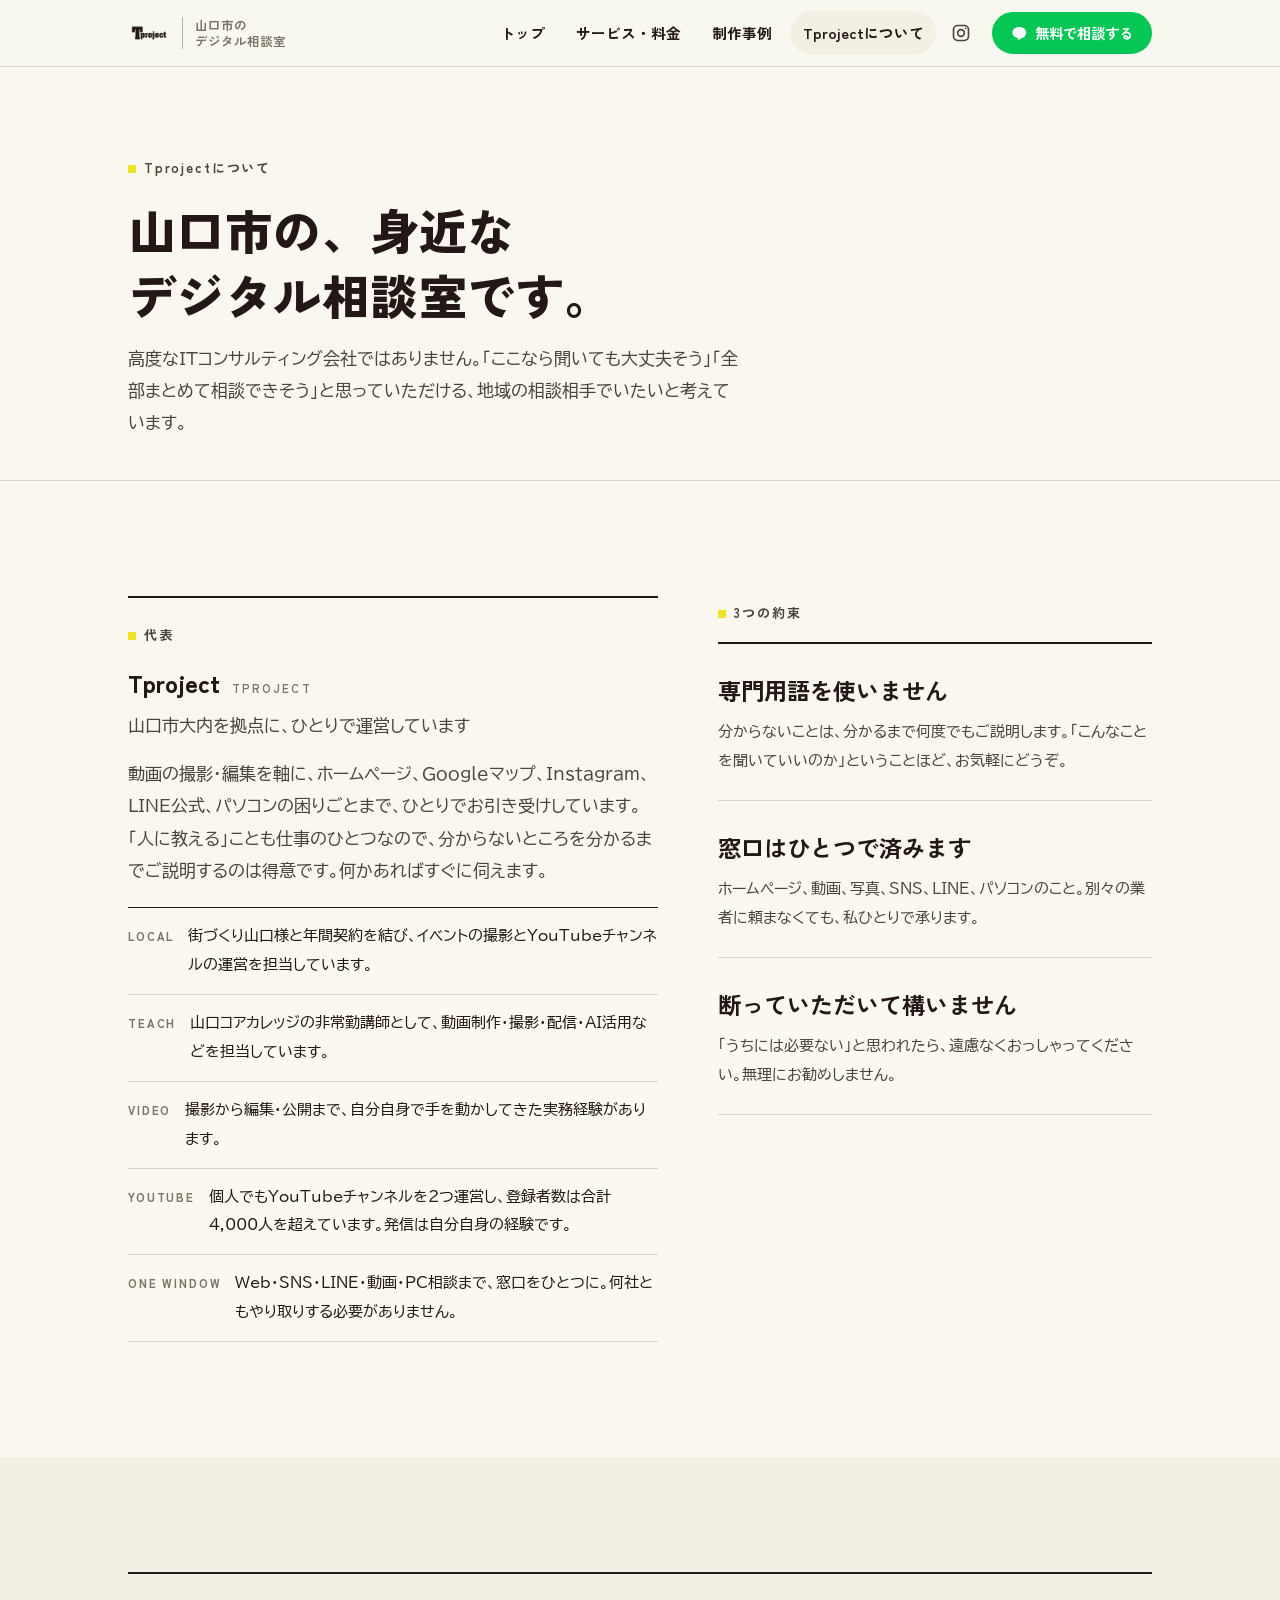
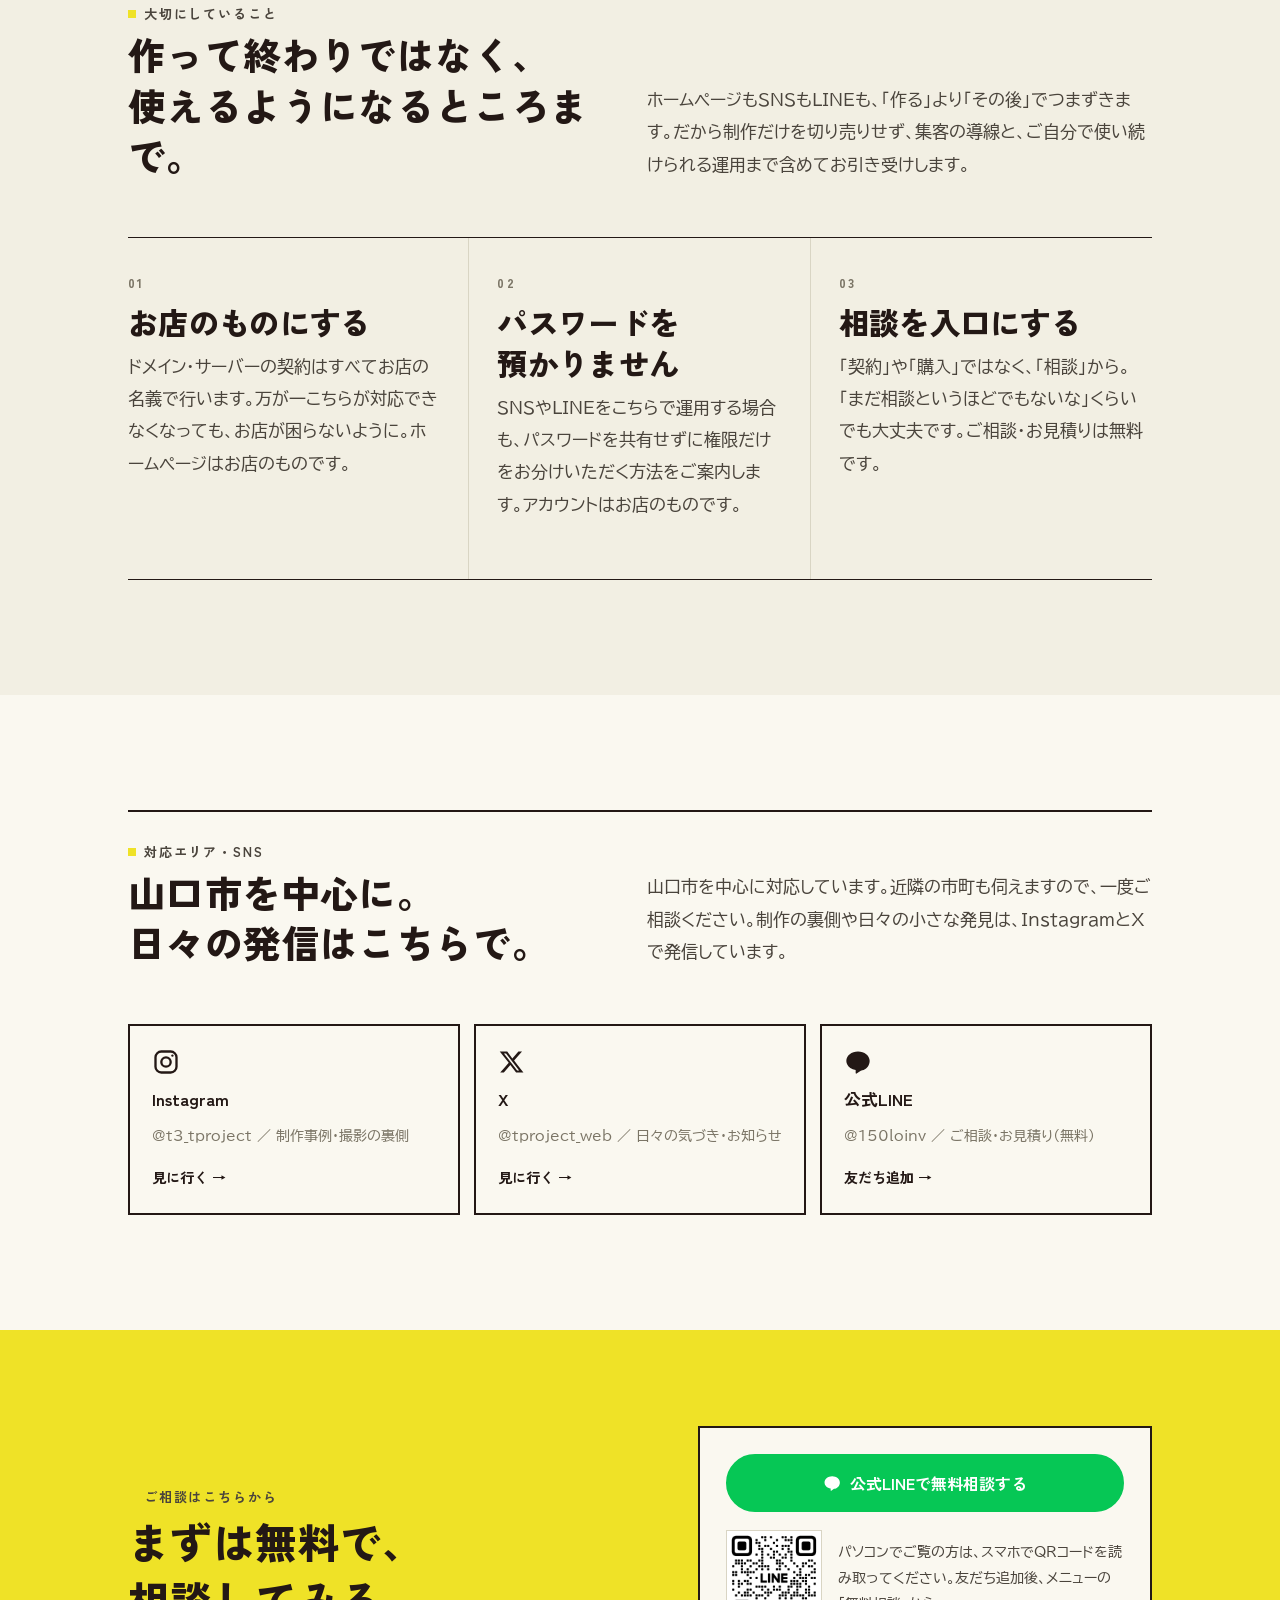
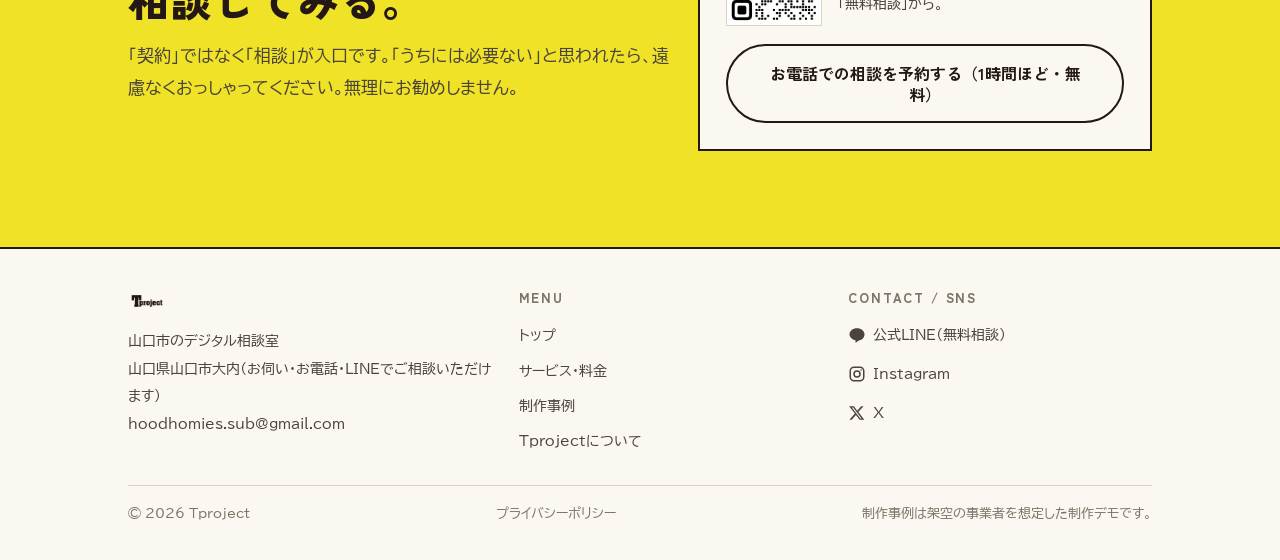
==== commit 31be3a33: "相談予約の表記を30分から1時間ほどに変更 Co-Authored-By: Claude Opus 5 <noreply@anthropic.com>" ====
--- a/about/index.html
+++ b/about/index.html
@@ -317,7 +317,7 @@
         <img src="../assets/img/line_qr.png" alt="Tproject 公式LINE 友だち追加QRコード" width="540" height="540">
         <span>パソコンでご覧の方は、スマホでQRコードを読み取ってください。友だち追加後、メニューの「無料相談」から。</span>
       </div>
-      <a class="btn ghost" href="https://calendar.app.google/cQAvLjoAgpNMy3as5" target="_blank" rel="noopener">お電話での相談を予約する<br class="brk">（30分・無料）</a>
+      <a class="btn ghost" href="https://calendar.app.google/cQAvLjoAgpNMy3as5" target="_blank" rel="noopener">お電話での相談を予約する<br class="brk">（1時間ほど・無料）</a>
     </div>
   </div>
 </section>
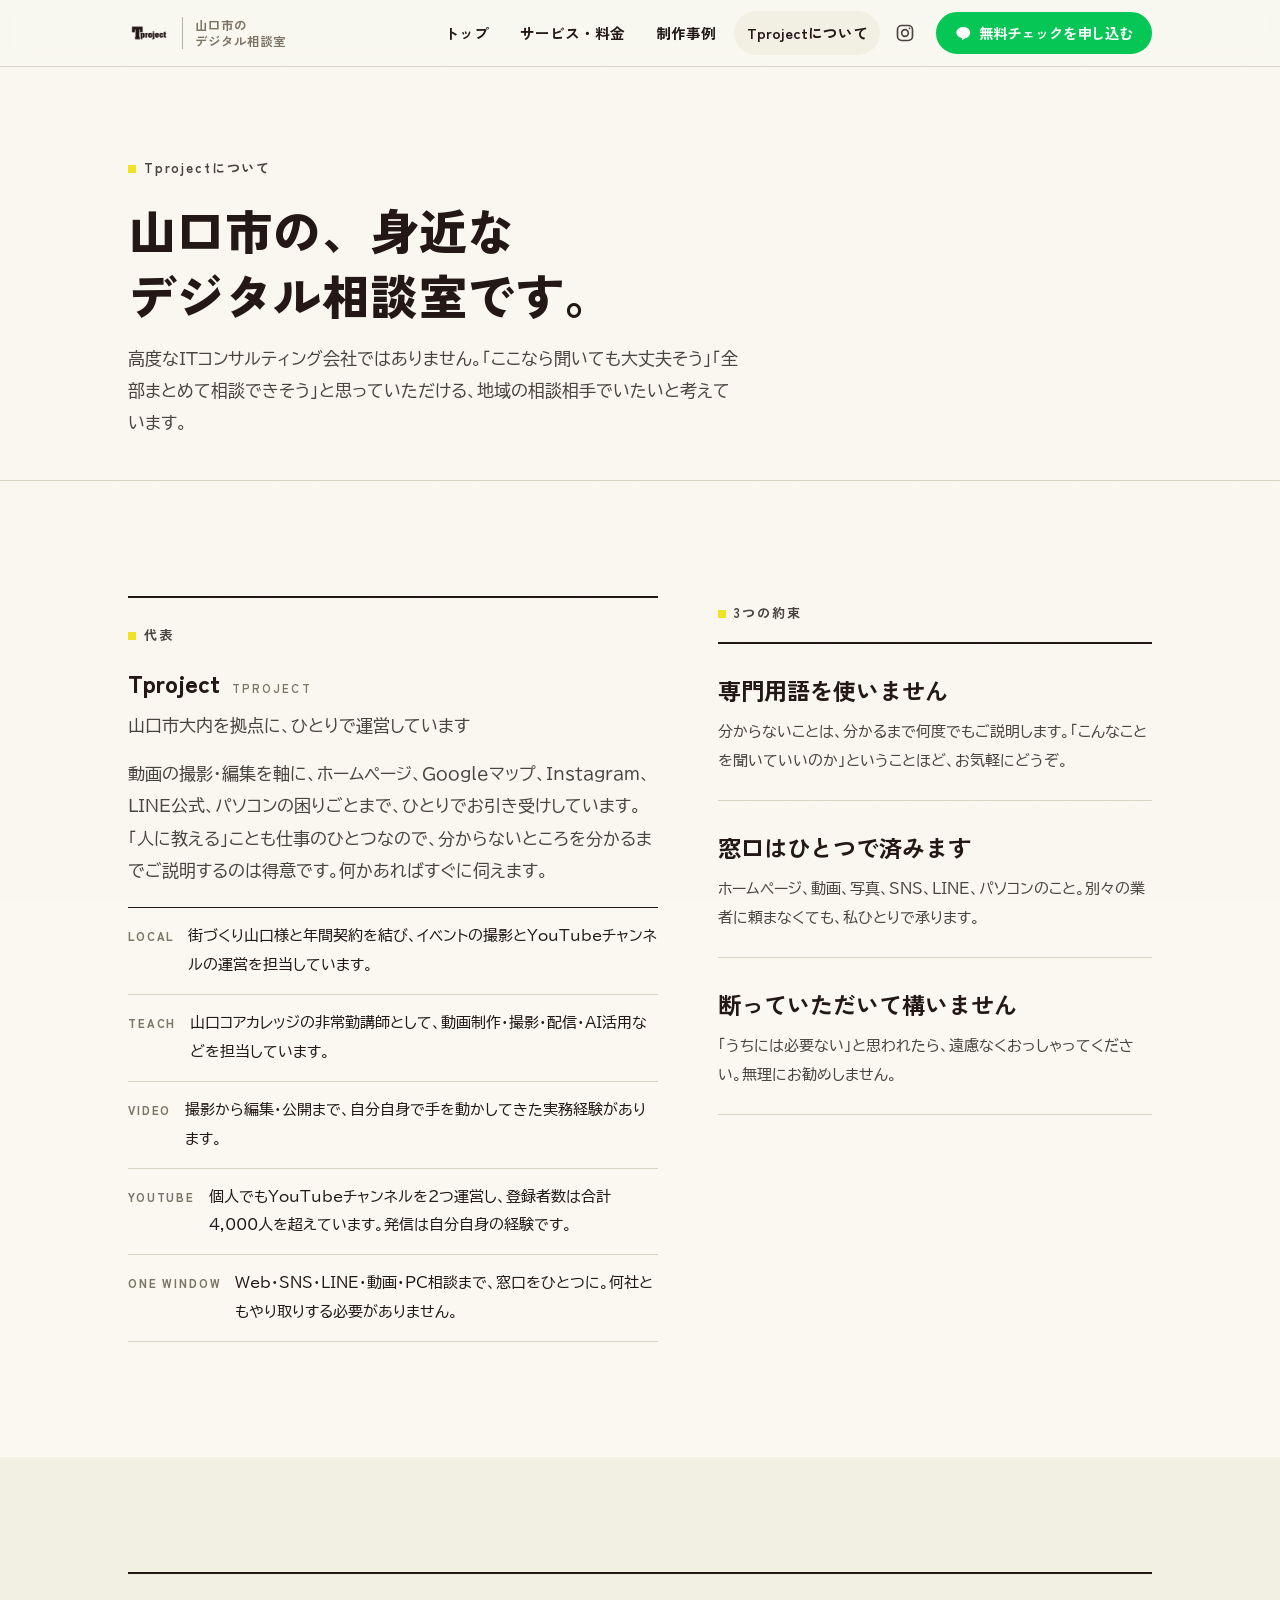
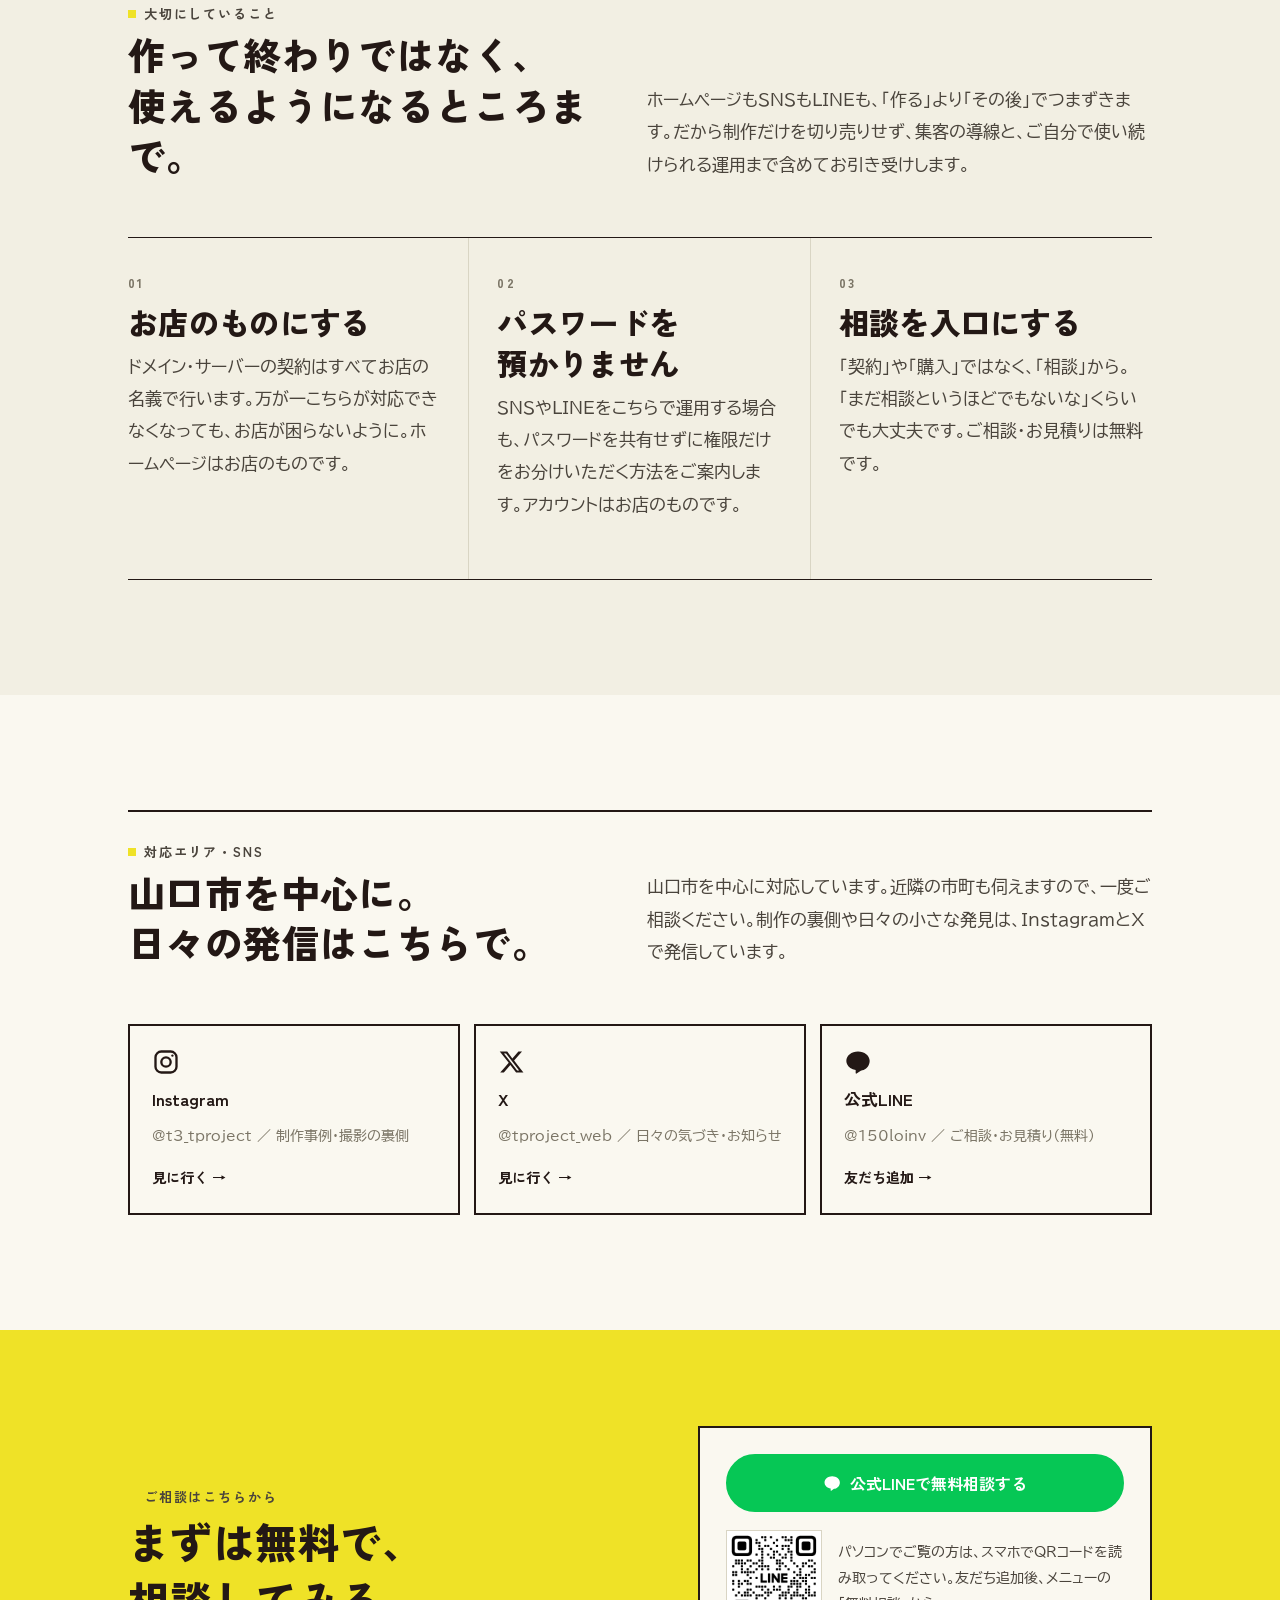
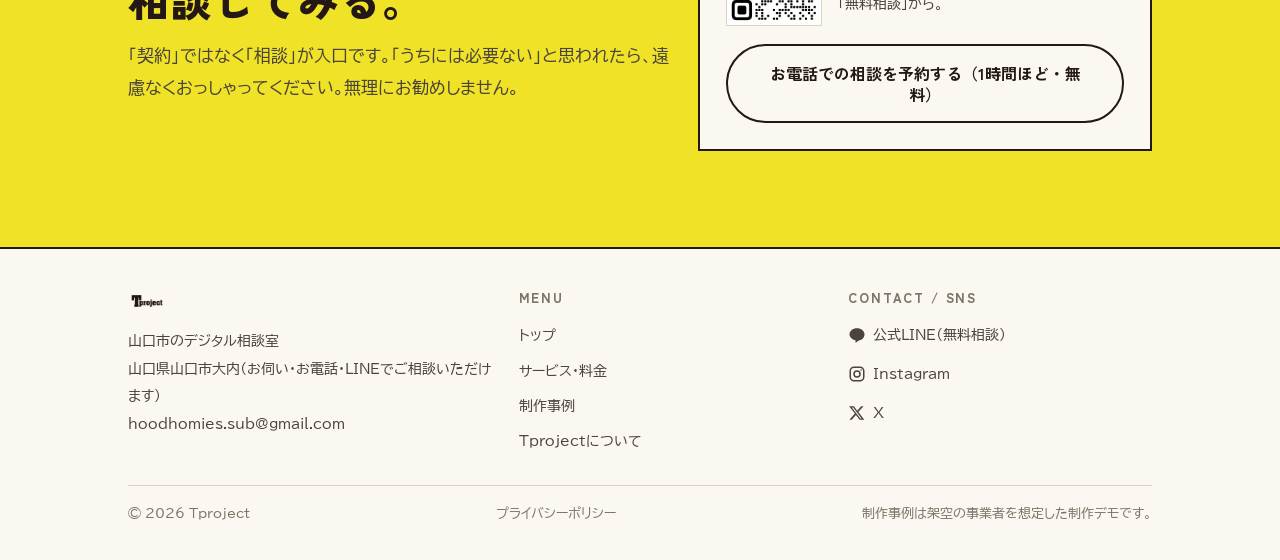
==== commit b3c43abd: "LINEボタンの文言を「無料チェック」導線に変更 上位ファネル（ヘッダー・ヒーロー・浮くボタン・困りごとセクション）の 5箇所を「無料相談」から「無料チェックを申し込む」系に変更。 見積り依頼・foo" ====
--- a/about/index.html
+++ b/about/index.html
@@ -177,7 +177,7 @@
       </a>
       <a class="btn line" href="https://line.me/R/ti/p/@150loinv" target="_blank" rel="noopener">
         <svg viewBox="0 0 24 24" fill="currentColor" aria-hidden="true"><path d="M12 3C6.5 3 2 6.6 2 11c0 3.9 3.4 7.2 8 7.9v2.6c0 .4.5.6.8.4l3.6-2.5C18.9 18.9 22 15.3 22 11c0-4.4-4.5-8-10-8z"/></svg>
-        無料で相談する
+        無料チェックを申し込む
       </a>
     </nav>
     <button class="menu-btn" aria-expanded="false" aria-controls="drawer"><i></i>メニュー</button>
@@ -192,7 +192,7 @@
         <a href="https://www.instagram.com/t3_tproject" target="_blank" rel="noopener"><svg viewBox="0 0 24 24" fill="none" stroke="currentColor" stroke-width="2" stroke-linecap="round" stroke-linejoin="round" aria-hidden="true"><rect x="3" y="3" width="18" height="18" rx="5"/><circle cx="12" cy="12" r="4"/><circle cx="17.5" cy="6.5" r="1" fill="currentColor" stroke="none"/></svg>Instagram</a>
         <a href="https://x.com/tproject_web" target="_blank" rel="noopener"><svg viewBox="0 0 24 24" fill="currentColor" aria-hidden="true"><path d="M17.5 3h3.1l-6.8 7.8L21.8 21h-6.3l-4.9-6.4L5 21H1.9l7.3-8.3L1.5 3h6.4l4.4 5.9L17.5 3zm-1.1 16.2h1.7L6.9 4.7H5.1l11.3 14.5z"/></svg>X</a>
       </div>
-      <a class="btn line" href="https://line.me/R/ti/p/@150loinv" target="_blank" rel="noopener">公式LINEで無料相談</a>
+      <a class="btn line" href="https://line.me/R/ti/p/@150loinv" target="_blank" rel="noopener">公式LINEで無料チェック</a>
     </div>
   </div>
 </header>
@@ -358,7 +358,7 @@
 <!-- 浮くLINEボタン（スマホ専用。ヘッダーのボタンが隠れる幅で唯一の常時導線） -->
 <a class="line-float" href="https://line.me/R/ti/p/@150loinv" target="_blank" rel="noopener" aria-label="公式LINEで無料相談する">
   <span class="ic"><svg viewBox="0 0 24 24" fill="currentColor" aria-hidden="true"><path d="M12 3C6.5 3 2 6.6 2 11c0 3.9 3.4 7.2 8 7.9v2.6c0 .4.5.6.8.4l3.6-2.5C18.9 18.9 22 15.3 22 11c0-4.4-4.5-8-10-8z"/></svg></span>
-  <span class="tx">無料で相談<small>公式LINE・まだ決めていなくてOK</small></span>
+  <span class="tx">無料チェック<small>公式LINE・まだ決めていなくてOK</small></span>
 </a>
 
 <script src="../assets/js/site.js?v=20260912" defer></script>
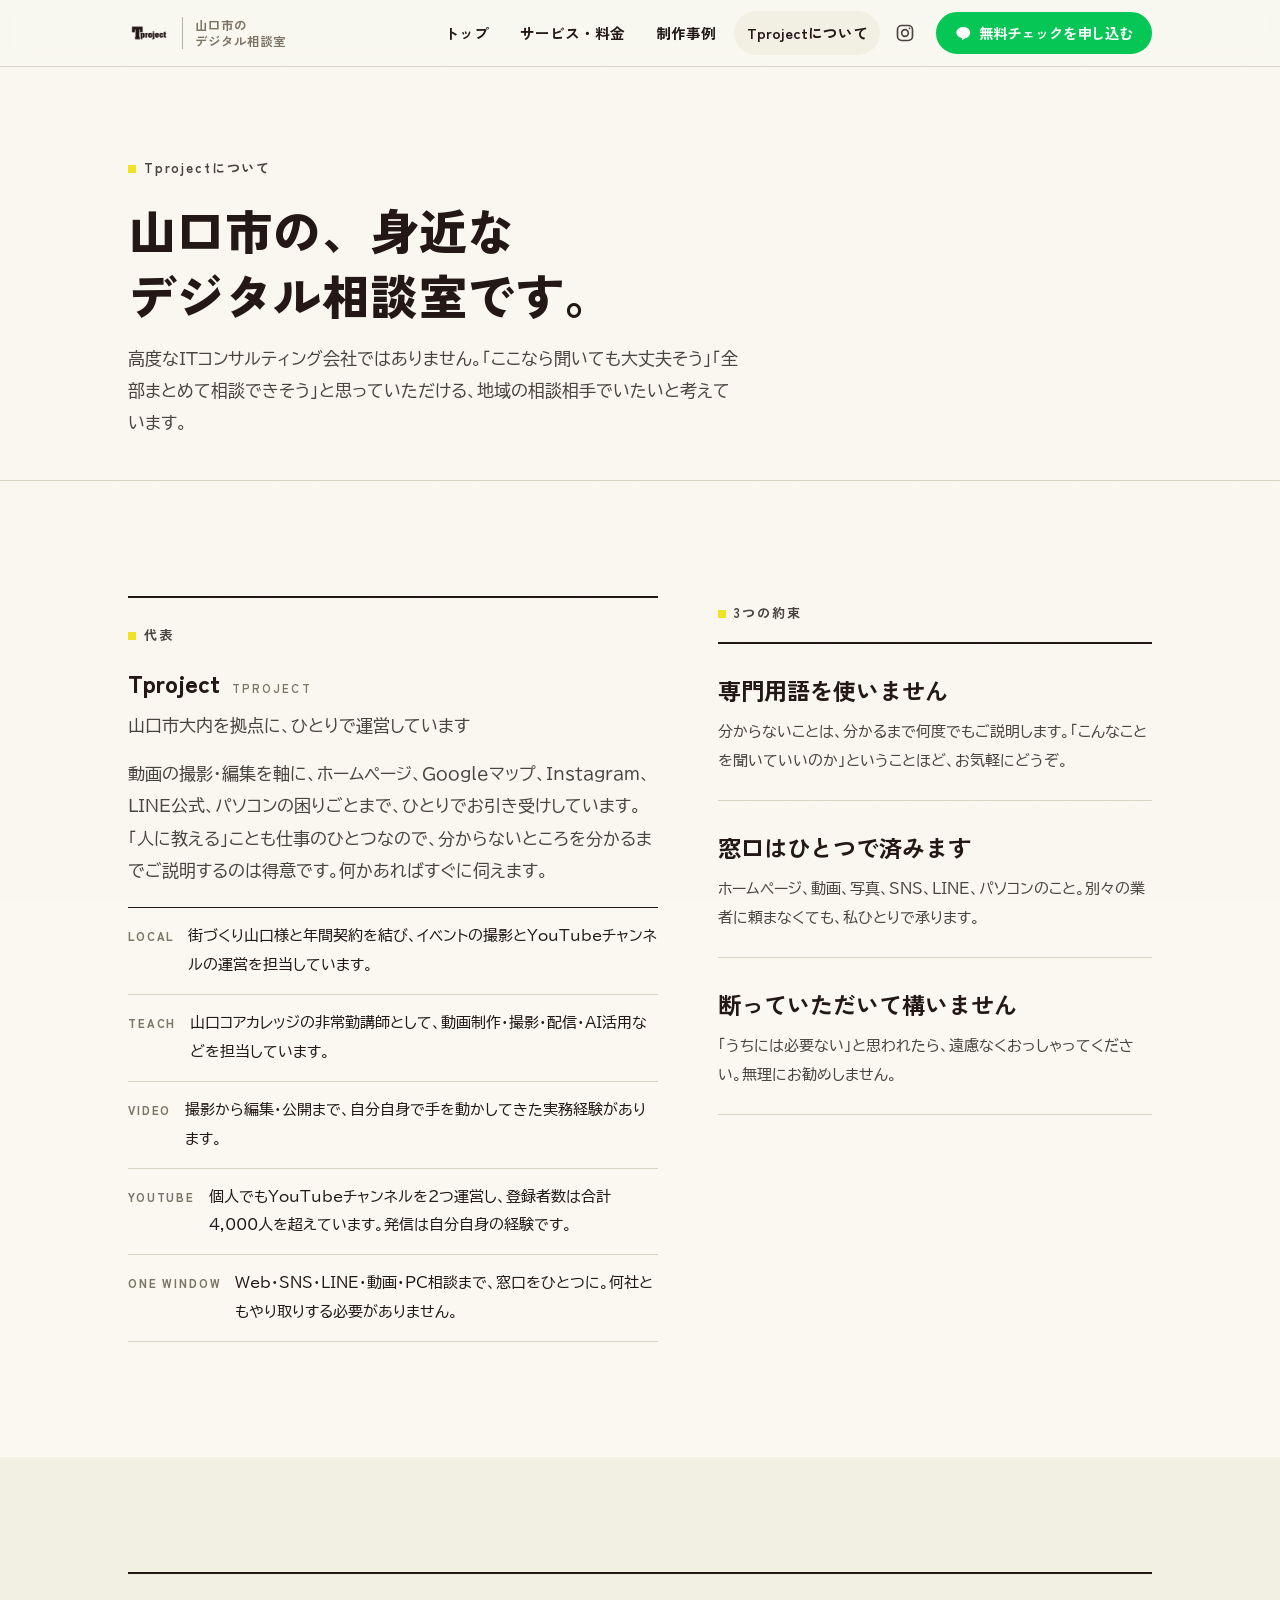
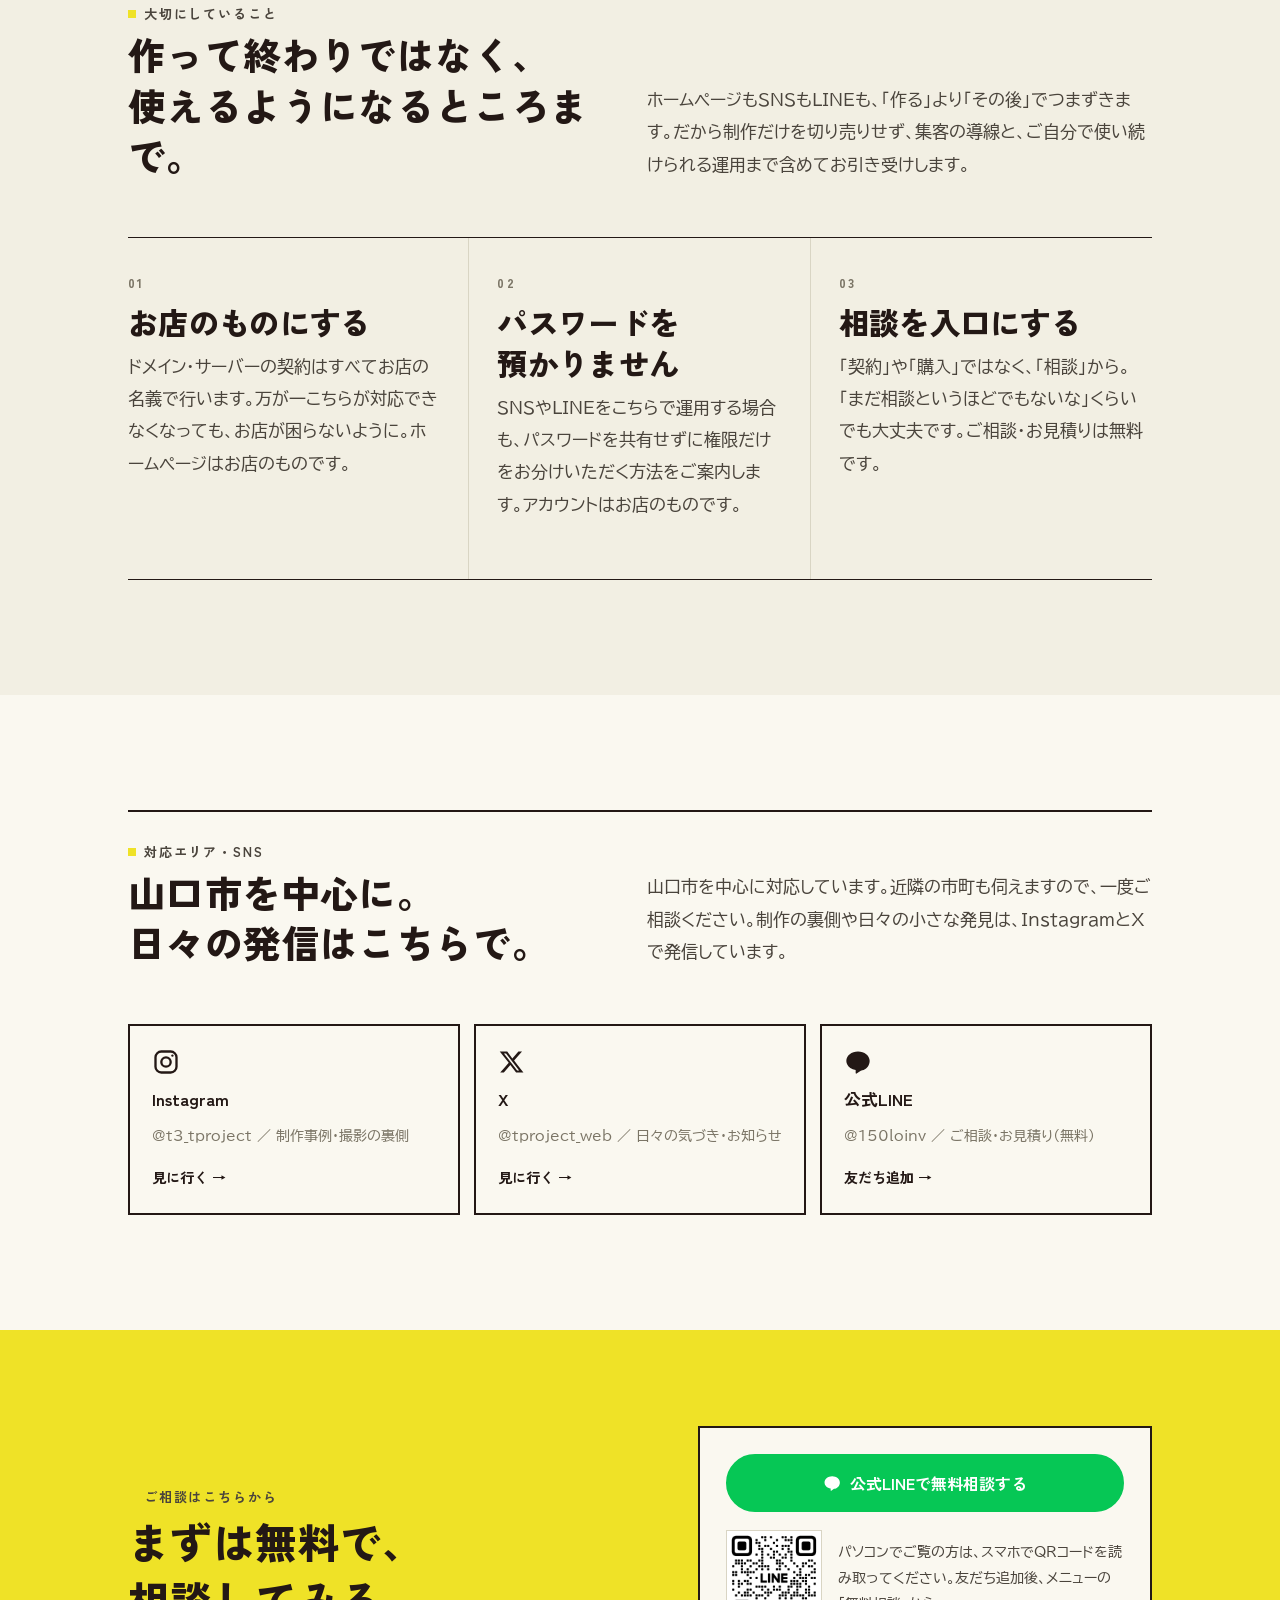
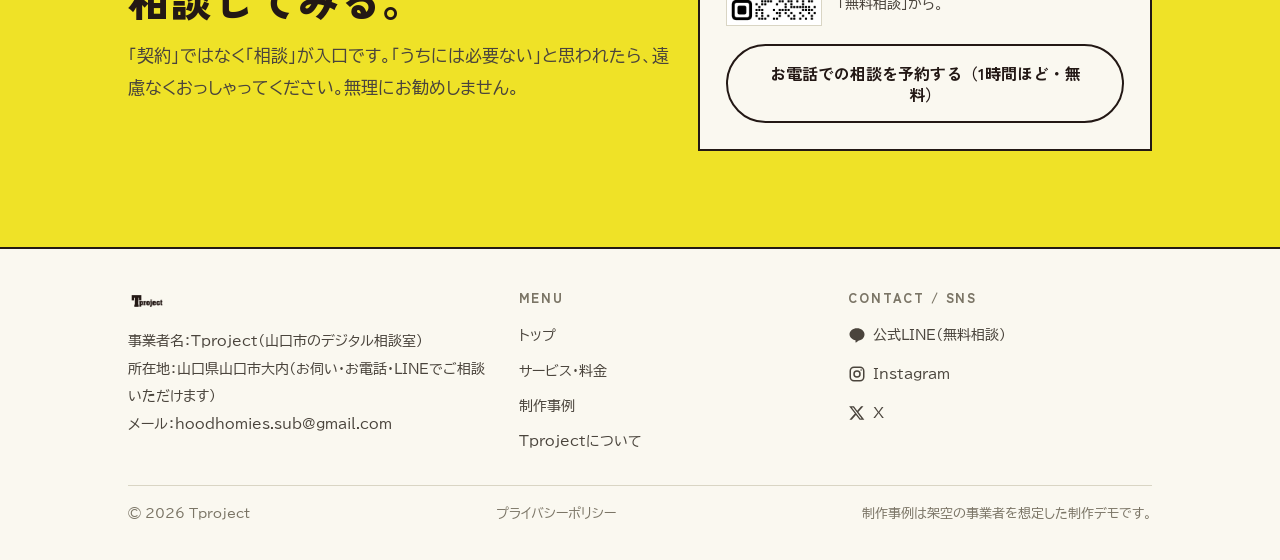
==== commit 28f33ff0: "フッターに事業者名「Tproject」を明記し、メールを普通の文字に Metaのビジネス認証で「サイトに正式なビジネス名が表示されていることを確認できない」 と却下されたため、事業者名・所在地・メール" ====
--- a/about/index.html
+++ b/about/index.html
@@ -328,7 +328,7 @@
   <div class="wrap">
     <div>
       <a class="brand" href="../"><img src="../assets/img/logo_black.png" alt="Tproject" width="800" height="500"></a>
-      <p style="margin-top:14px">山口市のデジタル相談室<br>山口県山口市大内（お伺い・お電話・LINEでご相談いただけます）<br>hoodhomies.sub@gmail.com</p>
+      <p style="margin-top:14px">事業者名：Tproject（山口市のデジタル相談室）<br>所在地：山口県山口市大内（お伺い・お電話・LINEでご相談いただけます）<br>メール：<a href="mailto:hoodhomies.sub@gmail.com">hoodhomies.sub@gmail.com</a></p>
     </div>
     <div>
       <h4>MENU</h4>
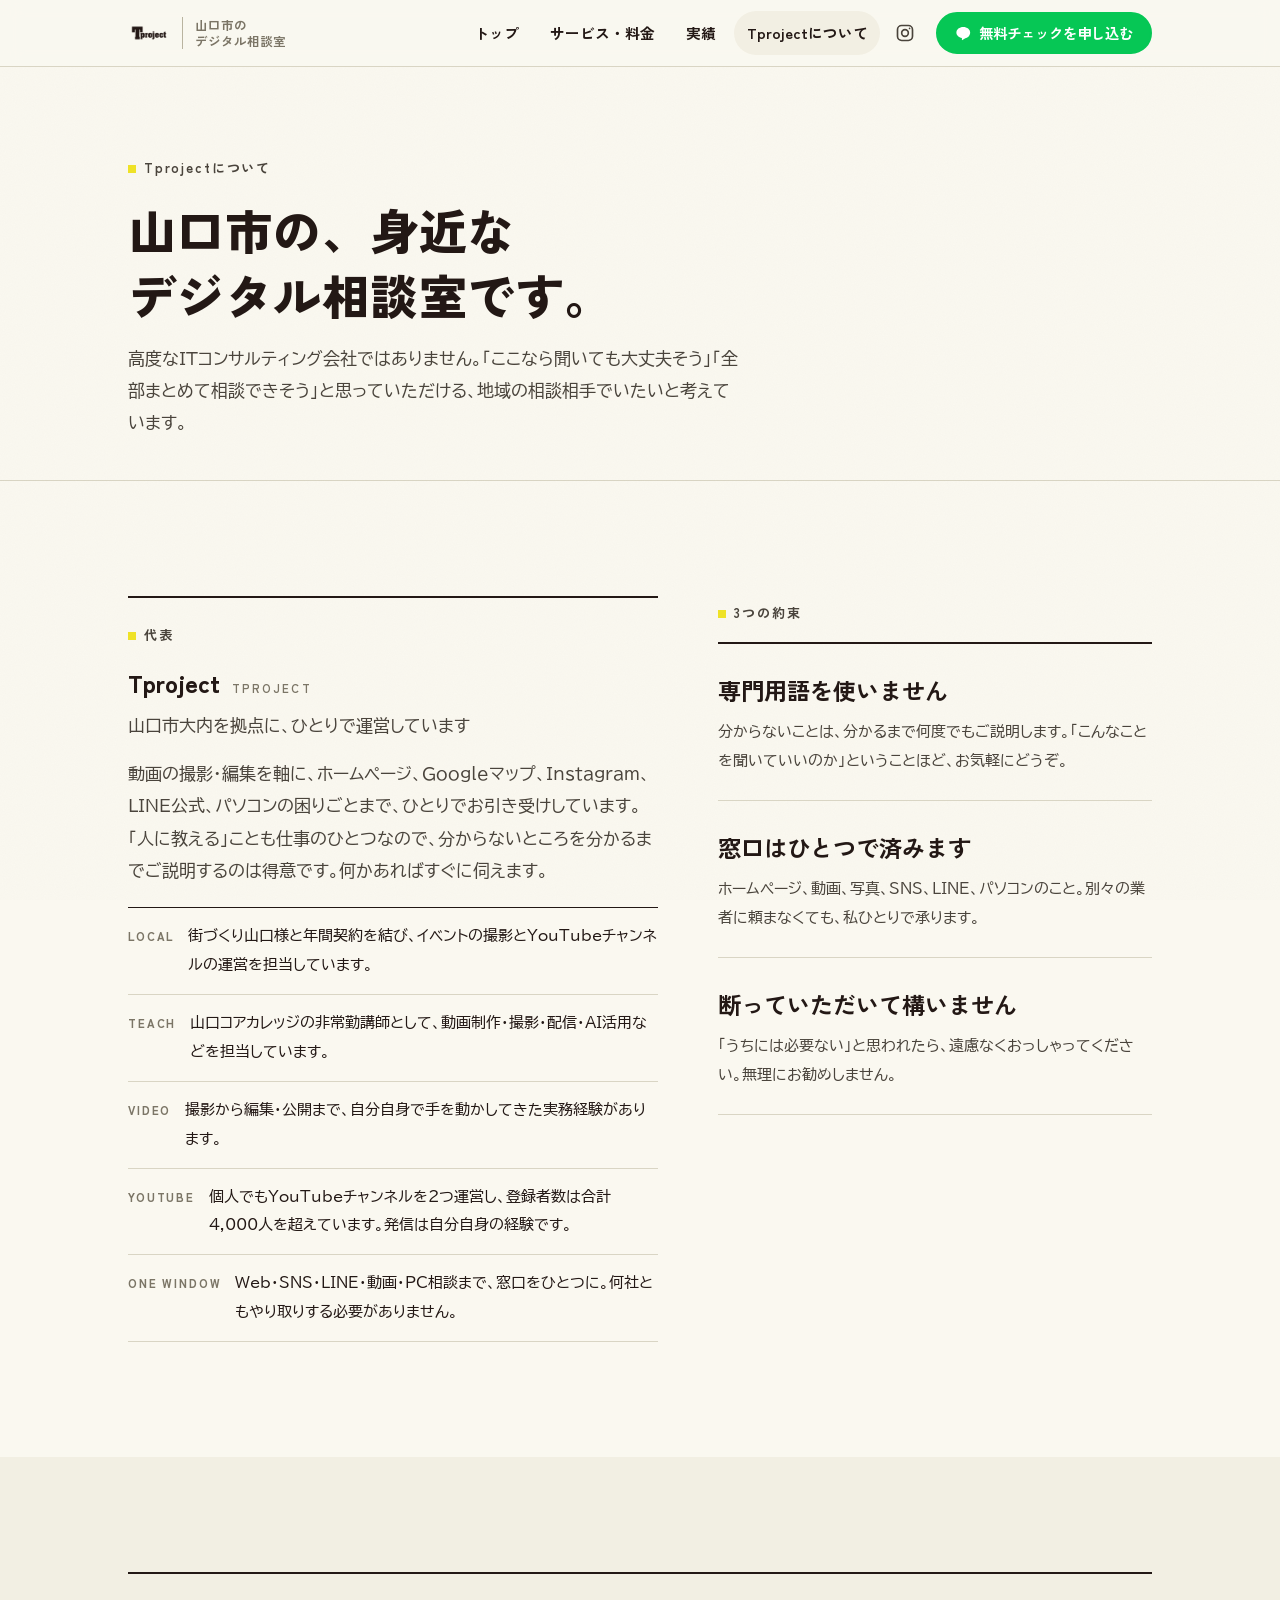
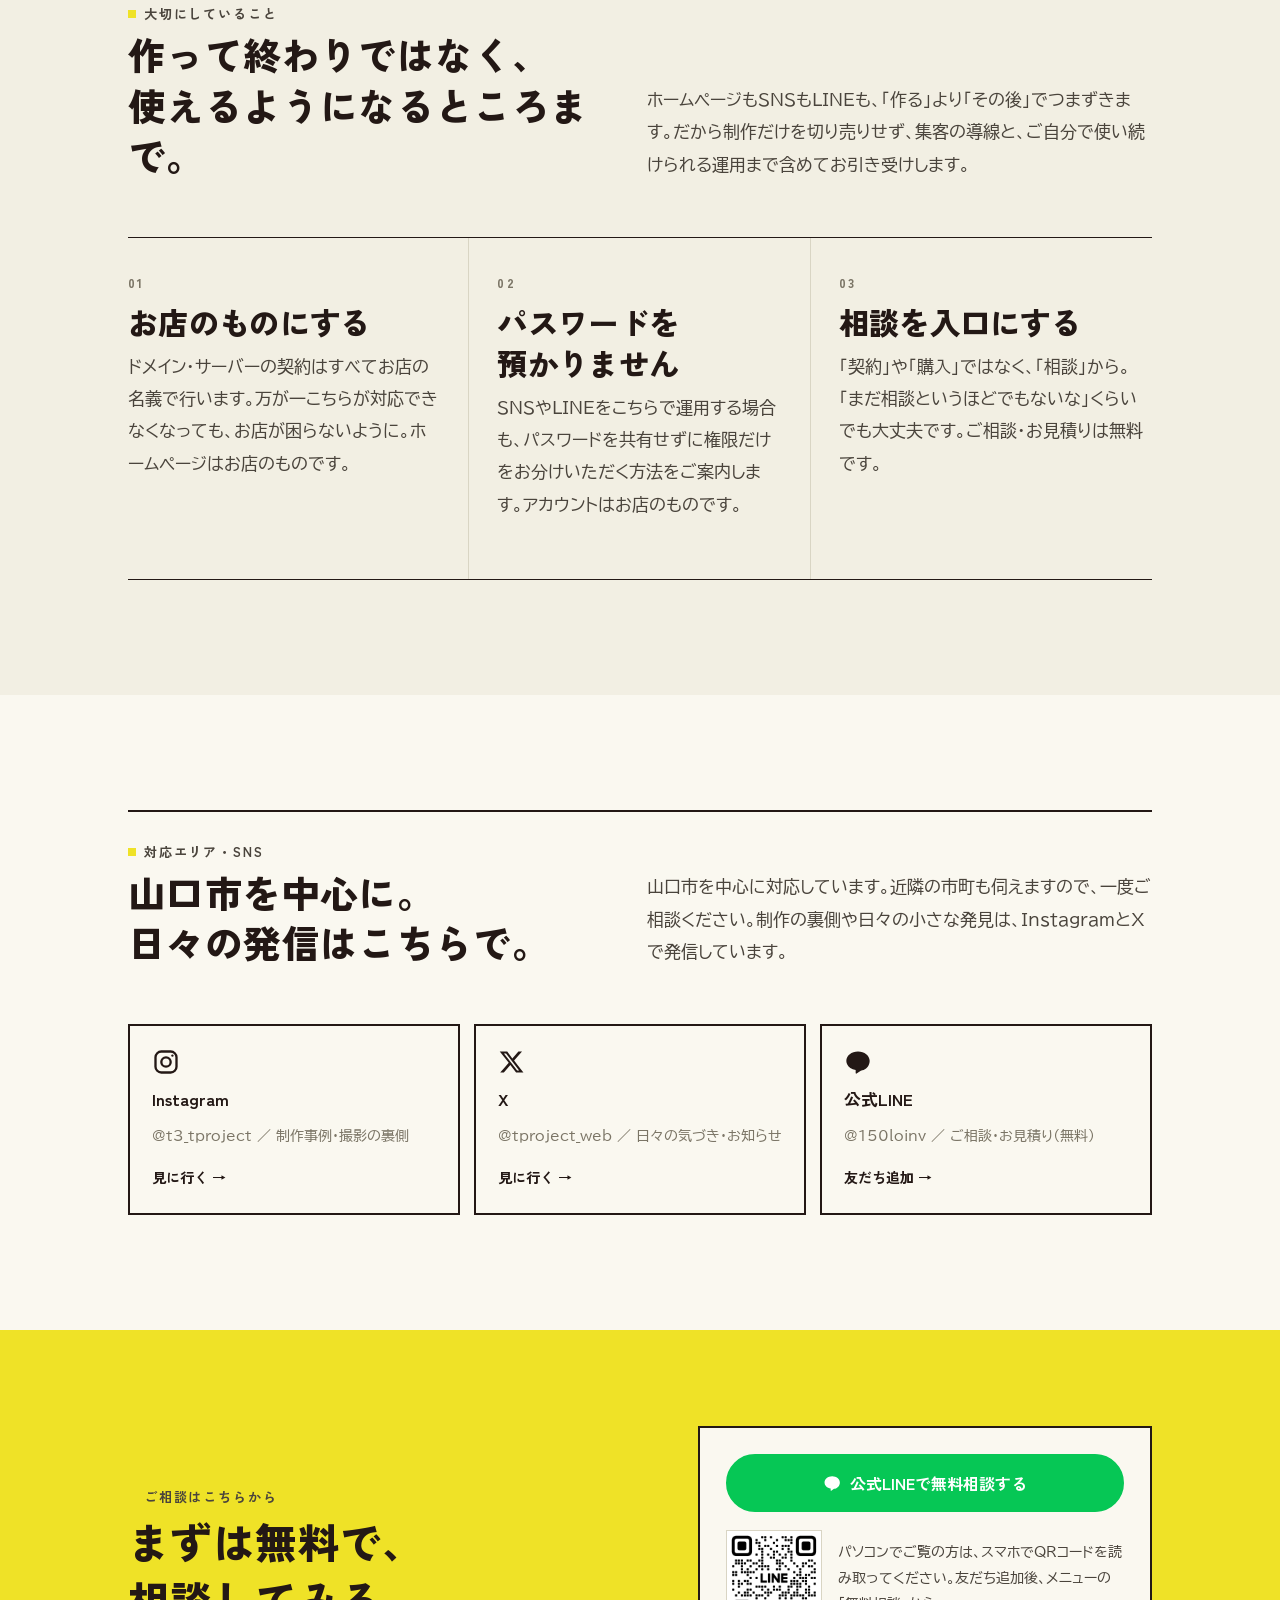
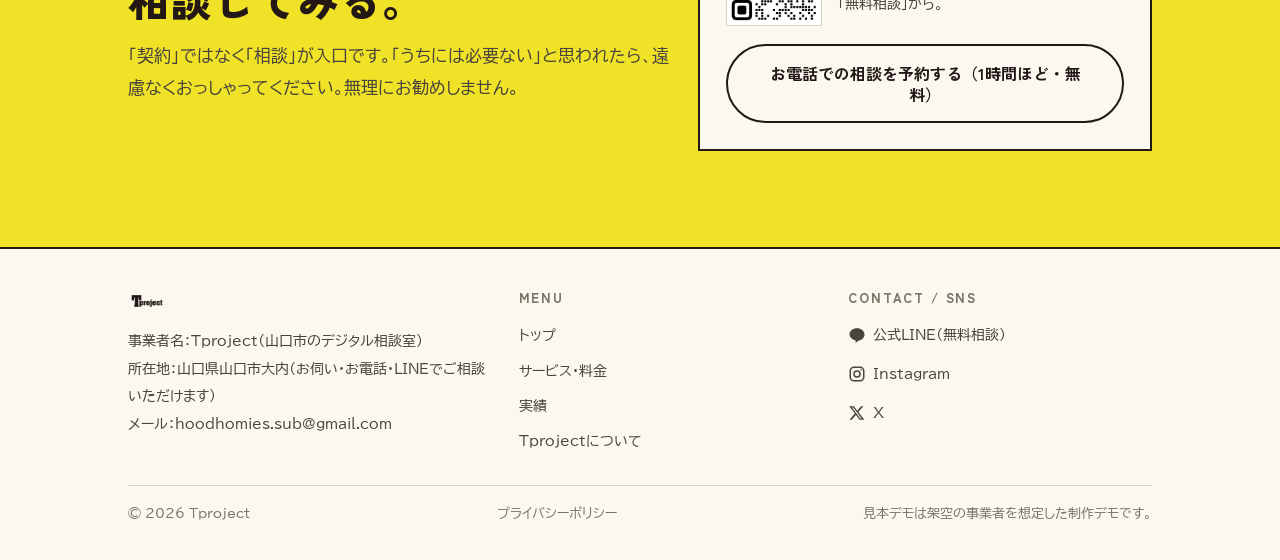
==== commit ca9ab27f: "実績ページを公開：本物の数字を大きく見せ、見本デモ3件を下に残す（山口イカ部の段は正式公開まで入れない） 設計とデザインは feature/jisseki（0278118）。イカ部の段と画像は正式公開" ====
--- a/about/index.html
+++ b/about/index.html
@@ -18,7 +18,7 @@
 <link rel="preconnect" href="https://fonts.googleapis.com">
 <link rel="preconnect" href="https://fonts.gstatic.com" crossorigin>
 <link rel="stylesheet" href="https://fonts.googleapis.com/css2?family=Zen+Kaku+Gothic+New:wght@700;900&family=BIZ+UDPGothic:wght@400;700&display=swap">
-<link rel="stylesheet" href="../assets/css/site.css?v=20260912">
+<link rel="stylesheet" href="../assets/css/site.css?v=20261009">
 <!-- Google tag (gtag.js) -->
 <script async src="https://www.googletagmanager.com/gtag/js?id=G-36PFMJ6QZH"></script>
 <script>
@@ -170,7 +170,7 @@
     <nav class="nav" aria-label="メインメニュー">
       <a href="../">トップ</a>
       <a href="../services/">サービス・料金</a>
-      <a href="../works/">制作事例</a>
+      <a href="../works/">実績</a>
       <a href="./" aria-current="page">Tprojectについて</a>
       <a class="sns" href="https://www.instagram.com/t3_tproject" target="_blank" rel="noopener" aria-label="Instagram">
         <svg viewBox="0 0 24 24" fill="none" stroke="currentColor" stroke-width="2" stroke-linecap="round" stroke-linejoin="round" aria-hidden="true"><rect x="3" y="3" width="18" height="18" rx="5"/><circle cx="12" cy="12" r="4"/><circle cx="17.5" cy="6.5" r="1" fill="currentColor" stroke="none"/></svg>
@@ -186,7 +186,7 @@
     <div class="wrap">
       <a href="../">トップ</a>
       <a href="../services/">サービス・料金</a>
-      <a href="../works/">制作事例</a>
+      <a href="../works/">実績</a>
       <a href="./">Tprojectについて</a>
       <div class="drawer-sns">
         <a href="https://www.instagram.com/t3_tproject" target="_blank" rel="noopener"><svg viewBox="0 0 24 24" fill="none" stroke="currentColor" stroke-width="2" stroke-linecap="round" stroke-linejoin="round" aria-hidden="true"><rect x="3" y="3" width="18" height="18" rx="5"/><circle cx="12" cy="12" r="4"/><circle cx="17.5" cy="6.5" r="1" fill="currentColor" stroke="none"/></svg>Instagram</a>
@@ -335,7 +335,7 @@
       <ul>
         <li><a href="../">トップ</a></li>
         <li><a href="../services/">サービス・料金</a></li>
-        <li><a href="../works/">制作事例</a></li>
+        <li><a href="../works/">実績</a></li>
         <li><a href="./">Tprojectについて</a></li>
       </ul>
     </div>
@@ -350,7 +350,7 @@
     <div class="copy">
       <span>© <span id="year">2026</span> Tproject</span>
       <span><a href="/privacy/">プライバシーポリシー</a></span>
-      <span>制作事例は架空の事業者を想定した制作デモです。</span>
+      <span>見本デモは架空の事業者を想定した制作デモです。</span>
     </div>
   </div>
 </footer>
--- a/assets/css/site.css
+++ b/assets/css/site.css
@@ -527,6 +527,84 @@
 .sns-card .go::after{content:" \2192"}
 
 
+/* ---------- 実績（数字を主役に） ----------
+   黒の極太の数字を、黄色のマーカー一本の上に置く（見出しの .hl と同じ"刃"）。
+   単位は小さく、下に「何の数字か」「いつ時点か」を必ず添える。 */
+[hidden]{display:none!important} /* 公開前のブロック（data-publish-after）を class の display より優先して隠す */
+.stats{display:grid;gap:0;border-top:2px solid var(--ink);border-bottom:1px solid var(--ink)}
+@media(min-width:720px){.stats{grid-template-columns:repeat(auto-fit,minmax(200px,1fr))}}
+.stats.wide{grid-template-columns:1fr}
+@media(min-width:900px){.stats.wide{grid-template-columns:1.6fr 1fr 1fr}}
+.stat{padding:22px 0 24px;border-bottom:1px solid var(--rule);display:grid;gap:8px;align-content:start}
+.stat:last-child{border-bottom:0}
+@media(min-width:720px){
+  .stat{border-bottom:0;border-right:1px solid var(--rule);padding:28px 26px 32px}
+  .stat:first-child{padding-left:0}
+  .stat:last-child{border-right:0;padding-right:0}
+}
+.stat .fig{
+  display:inline-block;align-self:start;justify-self:start;
+  font-family:var(--f-latin);font-weight:900;font-size:clamp(2.9rem,7vw,4.6rem);line-height:1;letter-spacing:-.03em;
+  font-variant-numeric:tabular-nums;white-space:nowrap;
+  background:linear-gradient(transparent 60%,var(--yellow) 60%,var(--yellow) 94%,transparent 94%);
+  padding:0 .1em;margin-left:-.1em;
+}
+.stat .fig small{font-family:var(--f-head);font-weight:900;font-size:.36em;letter-spacing:0;margin:0 .08em 0 .1em}
+.stats.wide .stat:first-child .fig{font-size:clamp(3.6rem,12vw,7.2rem);letter-spacing:-.04em}
+.stat .what{font-family:var(--f-head);font-weight:700;font-size:1.04rem;line-height:1.45}
+.stat .when{font-size:.8rem;line-height:1.65;color:var(--ink-3)}
+.stat .when b{color:var(--ink-2)}
+.stat.sub .fig{font-size:clamp(2.2rem,5vw,3.2rem)}
+/* 出現を少しずつずらす（既存の .reveal を使う） */
+.stats .stat.reveal:nth-child(2){transition-delay:.12s}
+.stats .stat.reveal:nth-child(3){transition-delay:.24s}
+.stats .stat.reveal:nth-child(4){transition-delay:.36s}
+.stats-note{margin-top:12px;font-size:.8rem;color:var(--ink-3)}
+
+/* 伸びた理由：数字の差を棒で見せる（伸びた物だけ黄色） */
+.bars{margin-top:14px;display:grid;gap:10px}
+.bars li{display:grid;grid-template-columns:1fr auto;gap:4px 14px;align-items:end}
+.bars .bl{font-family:var(--f-head);font-weight:700;font-size:.9rem;line-height:1.4;grid-column:1/-1}
+.bars i{display:block;height:16px;width:var(--w,50%);background:var(--yellow);border:1px solid var(--ink)}
+.bars li.dim i{background:var(--paper-3);border-color:var(--rule-strong)}
+.bars b{font-family:var(--f-latin);font-weight:900;font-size:1.05rem;font-variant-numeric:tabular-nums;white-space:nowrap}
+.bars li.dim b{color:var(--ink-3)}
+
+/* 実績の記事：見本デモ（.case）の部品を使い回し、札だけ変える。数字の段は横いっぱい */
+.case[data-tag] .ind::after{content:attr(data-tag)}
+.case .stats{grid-column:1/-1;margin-bottom:6px}
+.case .reels{display:flex;flex-wrap:wrap;gap:16px;align-items:flex-start}
+.case .reels .shot.sp{width:min(190px,calc(50% - 8px));border-radius:16px}
+.case .reels .shot.pc{width:100%;max-width:520px}
+.case .reels .shot img{width:100%;height:auto}
+.case .reels .cap{width:100%;font-size:.8rem;color:var(--ink-3)}
+.case.yfj .mock{background:#1b1f24;background-image:radial-gradient(90% 70% at 20% 20%,rgba(255,255,255,.08),transparent)}
+.case.yfj .label{background:#F2F2EF;color:#1b1f24}
+.case .mock + .shot.pc{margin-top:16px;width:100%}
+.case .tools-list{margin-top:20px;border-top:1px solid var(--ink)}
+.case .tools-list li{padding:12px 0;border-bottom:1px solid var(--rule);display:grid;gap:2px;font-size:.95rem;color:var(--ink-2)}
+.case .tools-list b{font-family:var(--f-head);color:var(--ink);font-size:1.02rem}
+.case .tools-list a{text-decoration:underline;text-underline-offset:3px}
+/* 作ったもの一覧（画面つき）：白い札に絵、下に名前と一言。小さな画面は横に並べる */
+.case .made{grid-column:1/-1;display:grid;gap:18px;counter-reset:m}
+@media(min-width:720px){.case .made{grid-template-columns:repeat(2,minmax(0,1fr));gap:22px}}
+@media(min-width:1000px){.case .made{grid-template-columns:repeat(3,minmax(0,1fr))}}
+.made li{min-width:0;background:#fff;border:1px solid var(--rule-strong);padding:10px 10px 18px;display:grid;gap:8px;align-content:start;box-shadow:0 20px 40px -32px rgba(35,24,21,.5)}
+.made .img{aspect-ratio:16/9;overflow:hidden;background:var(--paper-2);border:1px solid var(--rule)}
+.made .img img{width:100%;height:100%;object-fit:cover}
+.made .thumbs{display:grid;grid-template-columns:1fr 1fr;gap:6px}
+.made .thumbs.cards{grid-template-columns:repeat(4,1fr)}
+.made .thumbs img{width:100%;height:auto;border:1px solid var(--rule)}
+.made .thumbs .reel{aspect-ratio:3/4;overflow:hidden;border:1px solid var(--rule)}
+.made .thumbs .sq{aspect-ratio:1/1;overflow:hidden;border:1px solid var(--rule)}
+.made .thumbs .reel img,.made .thumbs .sq img{height:100%;object-fit:cover;border:0}
+.made b{display:flex;gap:10px;align-items:baseline;font-family:var(--f-head);font-size:1.02rem;line-height:1.4;padding:6px 6px 0}
+.made b::before{counter-increment:m;content:counter(m,decimal-leading-zero);flex:none;font-family:var(--f-latin);font-size:.72rem;letter-spacing:.14em;color:var(--ink);border-bottom:3px solid var(--yellow);line-height:1}
+.made p{font-size:.88rem;color:var(--ink-2);padding:0 6px;line-height:1.7}
+.made .free{display:inline-block;font-family:var(--f-head);font-weight:700;font-size:.74rem;background:var(--yellow);padding:1px 8px;margin-left:6px;vertical-align:middle}
+.pub-note{margin-top:28px;font-size:.88rem;color:var(--ink-2);display:grid;gap:4px}
+.pub-note a{text-decoration:underline;text-underline-offset:3px}
+
 /* ---------- Instagram連携フィード ---------- */
 .ig-feed__grid{display:grid;grid-template-columns:repeat(3,1fr);gap:10px;margin-top:34px}
 @media(min-width:820px){.ig-feed__grid{grid-template-columns:repeat(6,1fr)}}
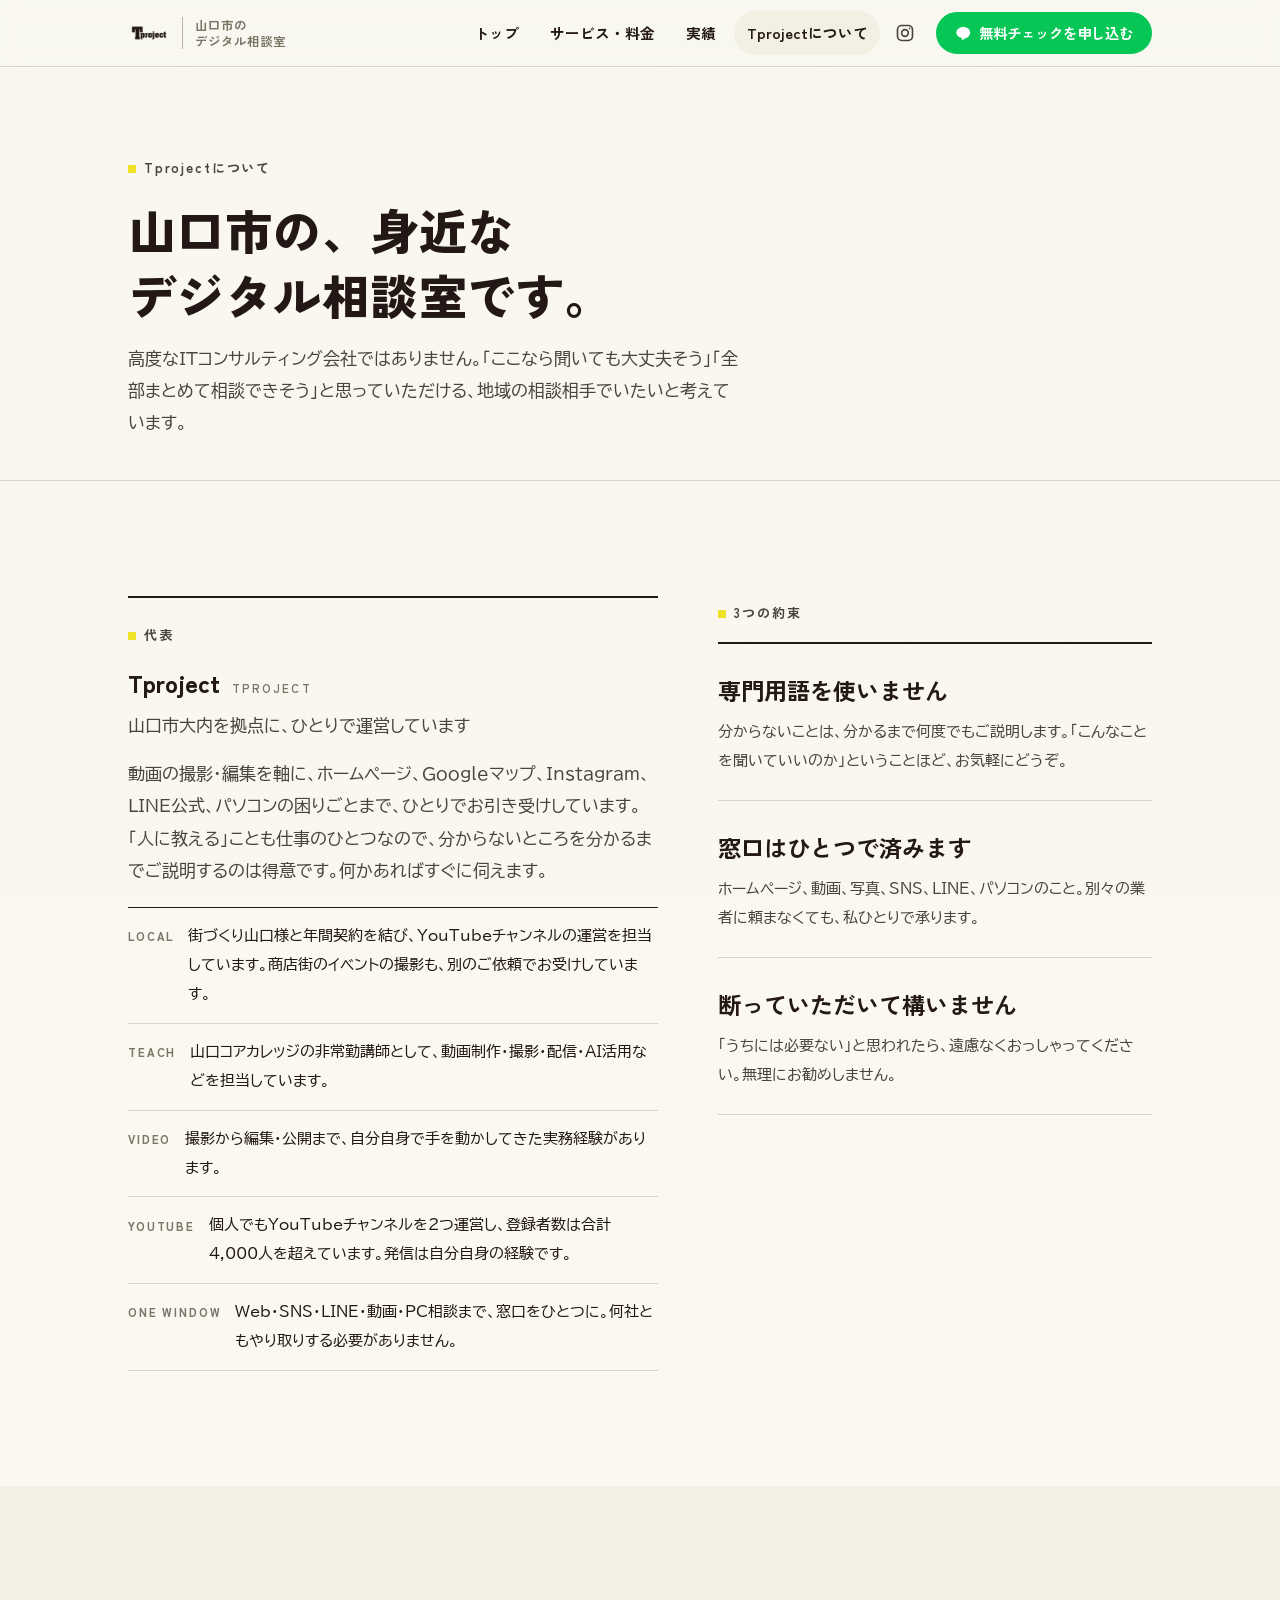
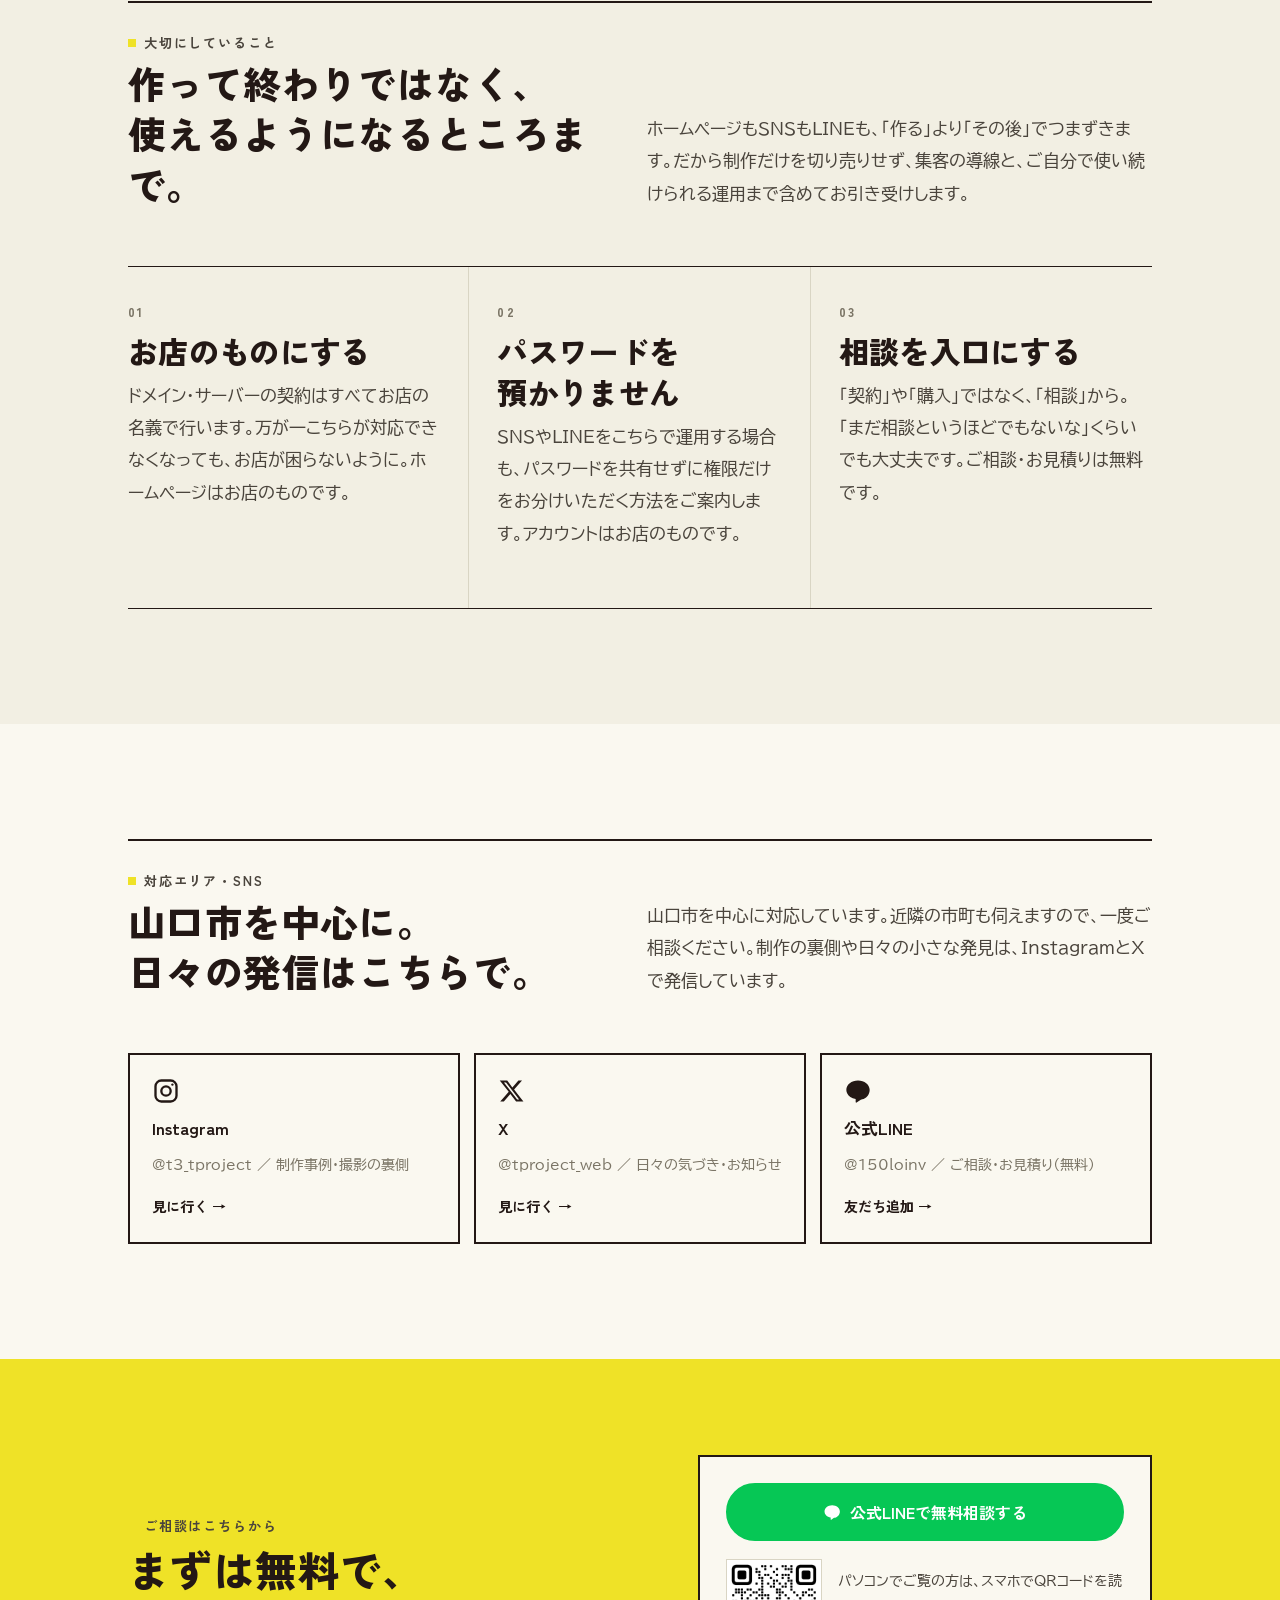
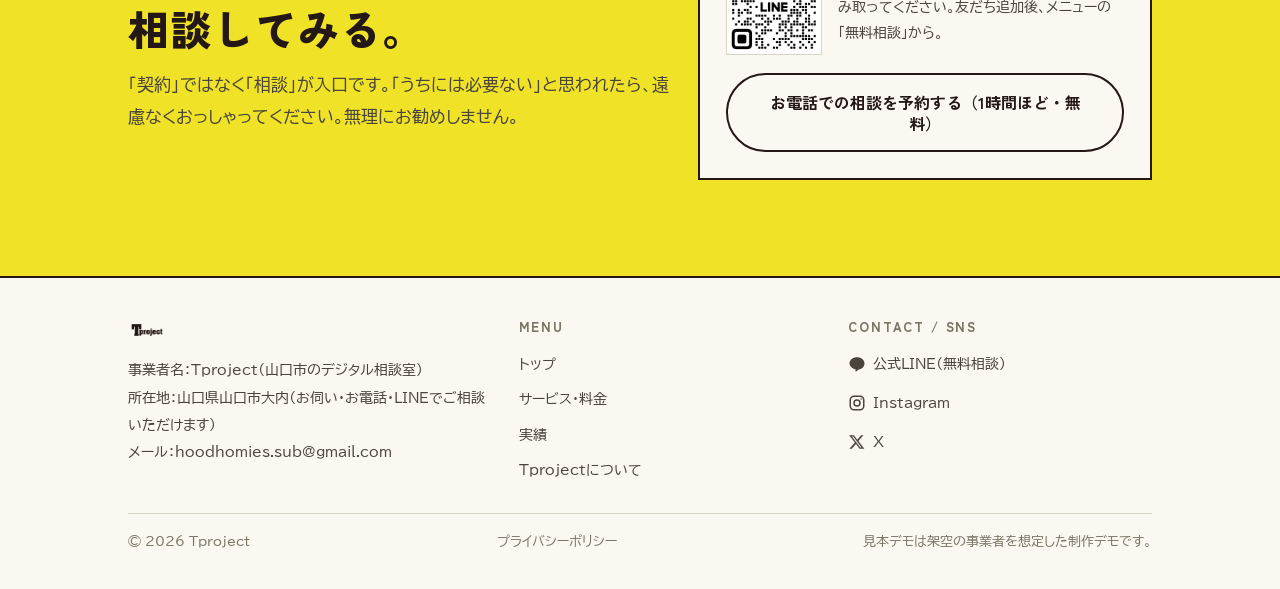
==== commit 78e681af: "イベント撮影は年間契約ではなく別のご依頼と書き直す（トップ・about・実績） Co-Authored-By: Claude Opus 5.5 <noreply@anthropic.com>" ====
--- a/about/index.html
+++ b/about/index.html
@@ -217,7 +217,7 @@
         <p class="role">山口市大内を拠点に、ひとりで運営しています</p>
         <p class="bio">動画の撮影・編集を軸に、ホームページ、Googleマップ、Instagram、LINE公式、パソコンの困りごとまで、ひとりでお引き受けしています。「人に教える」ことも仕事のひとつなので、分からないところを分かるまでご説明するのは得意です。何かあればすぐに伺えます。</p>
         <ul class="facts">
-          <li><b>LOCAL</b><span>街づくり山口様と年間契約を結び、イベントの撮影とYouTubeチャンネルの運営を担当しています。</span></li>
+          <li><b>LOCAL</b><span>街づくり山口様と年間契約を結び、YouTubeチャンネルの運営を担当しています。商店街のイベントの撮影も、別のご依頼でお受けしています。</span></li>
           <li><b>TEACH</b><span>山口コアカレッジの非常勤講師として、動画制作・撮影・配信・AI活用などを担当しています。</span></li>
           <li><b>VIDEO</b><span>撮影から編集・公開まで、自分自身で手を動かしてきた実務経験があります。</span></li>
           <li><b>YOUTUBE</b><span>個人でもYouTubeチャンネルを2つ運営し、登録者数は合計4,000人を超えています。発信は自分自身の経験です。</span></li>
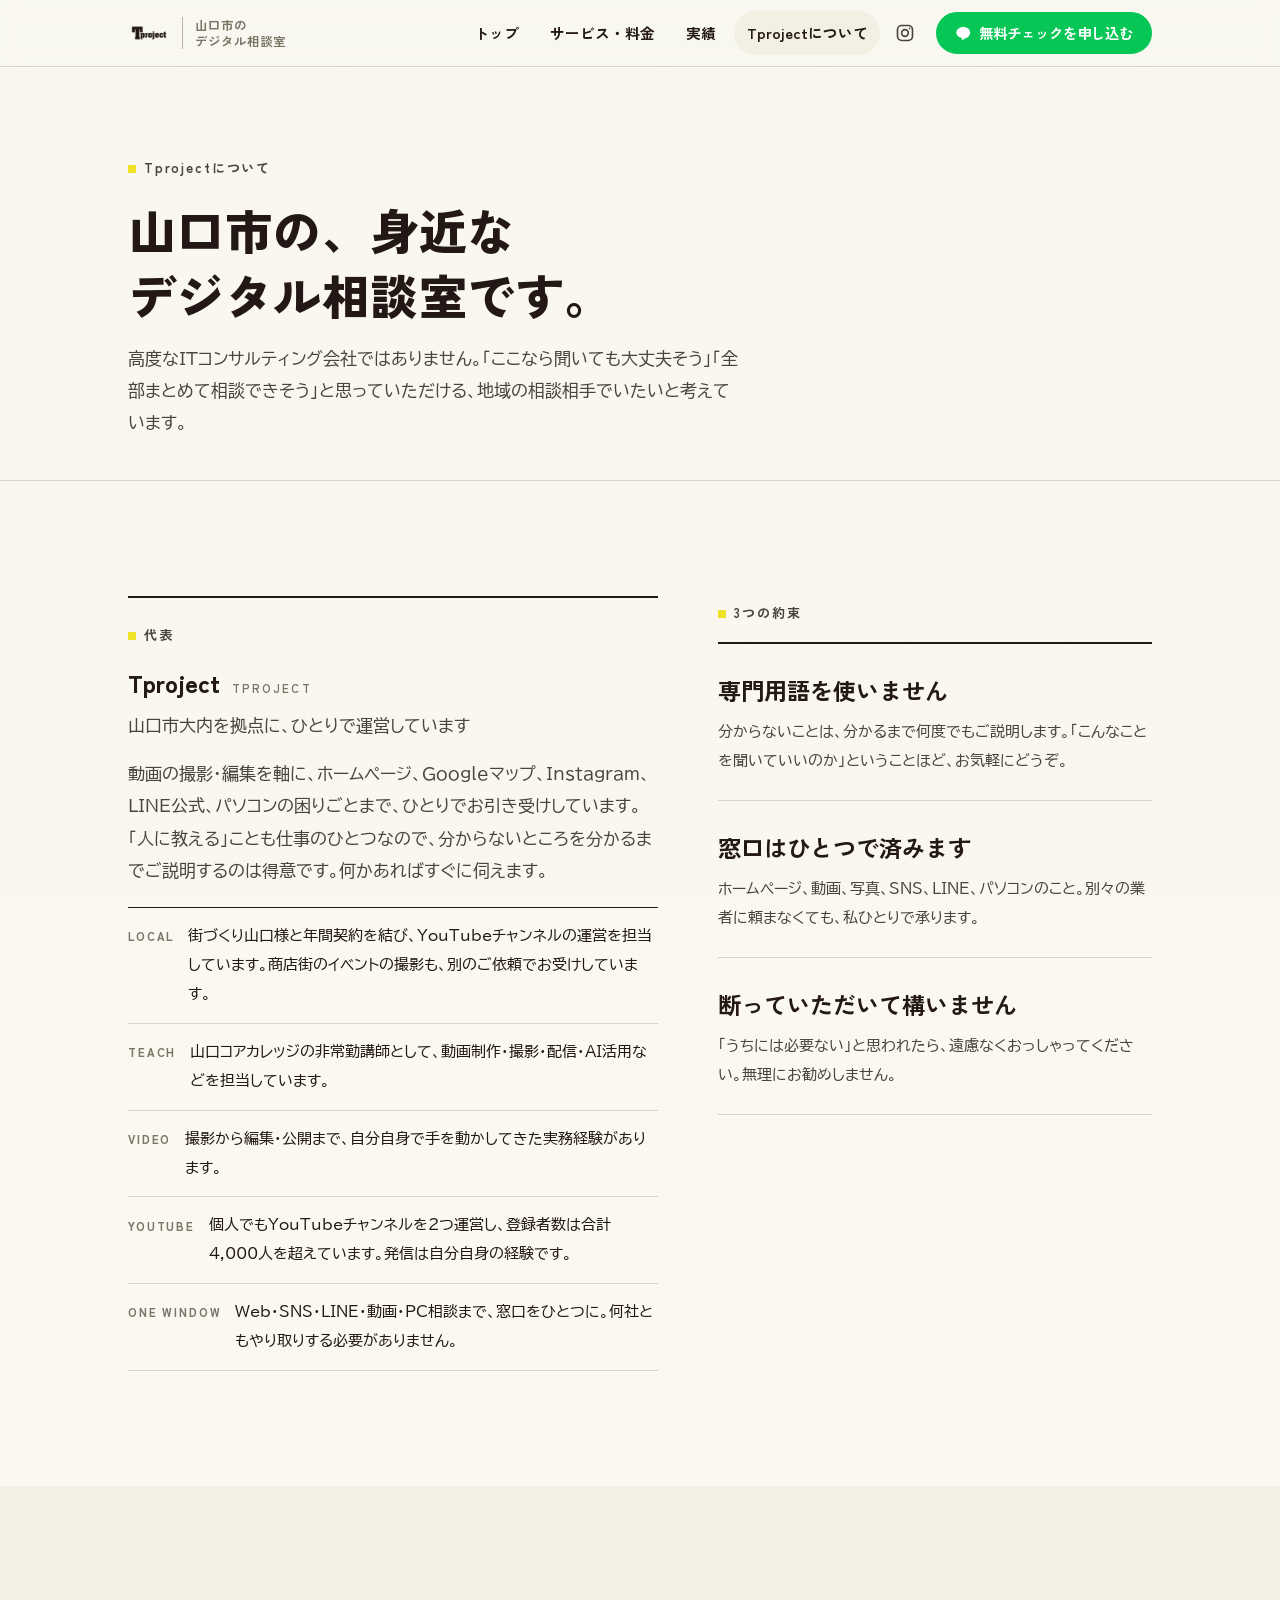
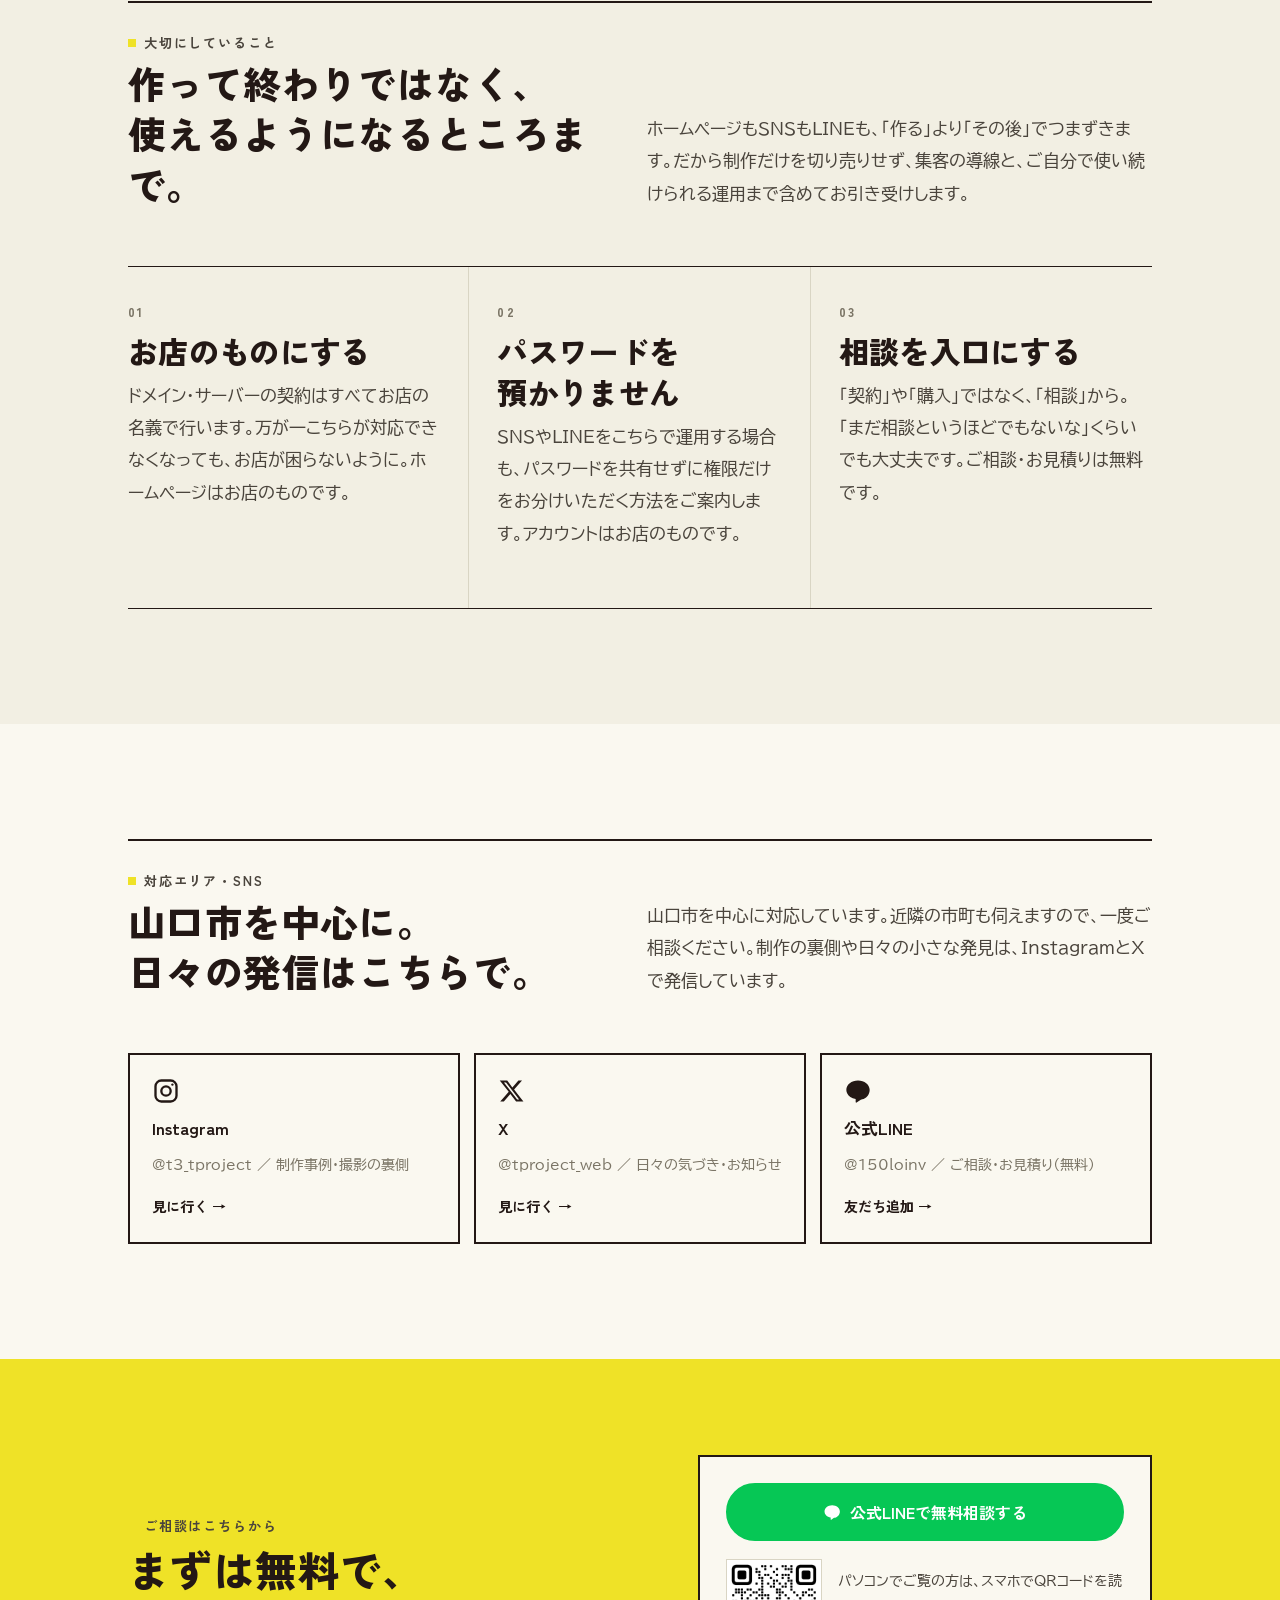
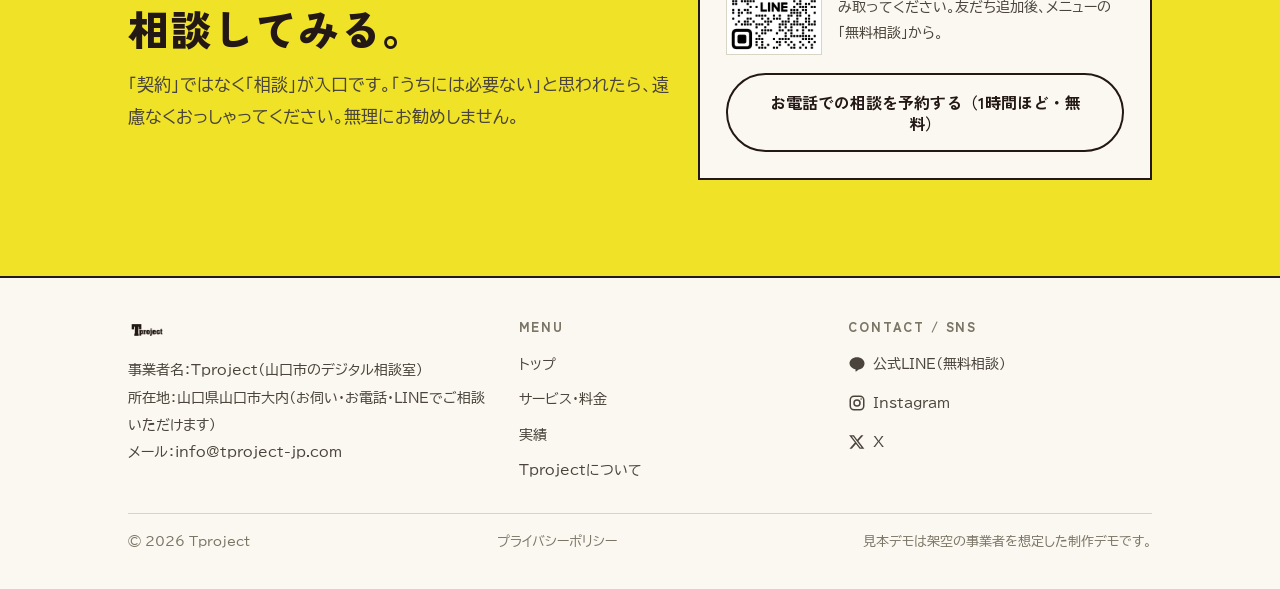
==== commit 6adfa7a7: "連絡先メールを info@tproject-jp.com に（フッターと会社情報） Co-Authored-By: Claude Opus 5.5 <noreply@anthropic.com>" ====
--- a/about/index.html
+++ b/about/index.html
@@ -42,7 +42,7 @@
    "url": "https://tproject-jp.com/",
    "logo": "https://tproject-jp.com/assets/img/logo_black.png",
    "image": "https://tproject-jp.com/assets/img/og.png",
-   "email": "hoodhomies.sub@gmail.com",
+   "email": "info@tproject-jp.com",
    "address": {
     "@type": "PostalAddress",
     "addressLocality": "山口市",
@@ -328,7 +328,7 @@
   <div class="wrap">
     <div>
       <a class="brand" href="../"><img src="../assets/img/logo_black.png" alt="Tproject" width="800" height="500"></a>
-      <p style="margin-top:14px">事業者名：Tproject（山口市のデジタル相談室）<br>所在地：山口県山口市大内（お伺い・お電話・LINEでご相談いただけます）<br>メール：<a href="mailto:hoodhomies.sub@gmail.com">hoodhomies.sub@gmail.com</a></p>
+      <p style="margin-top:14px">事業者名：Tproject（山口市のデジタル相談室）<br>所在地：山口県山口市大内（お伺い・お電話・LINEでご相談いただけます）<br>メール：<a href="mailto:info@tproject-jp.com">info@tproject-jp.com</a></p>
     </div>
     <div>
       <h4>MENU</h4>
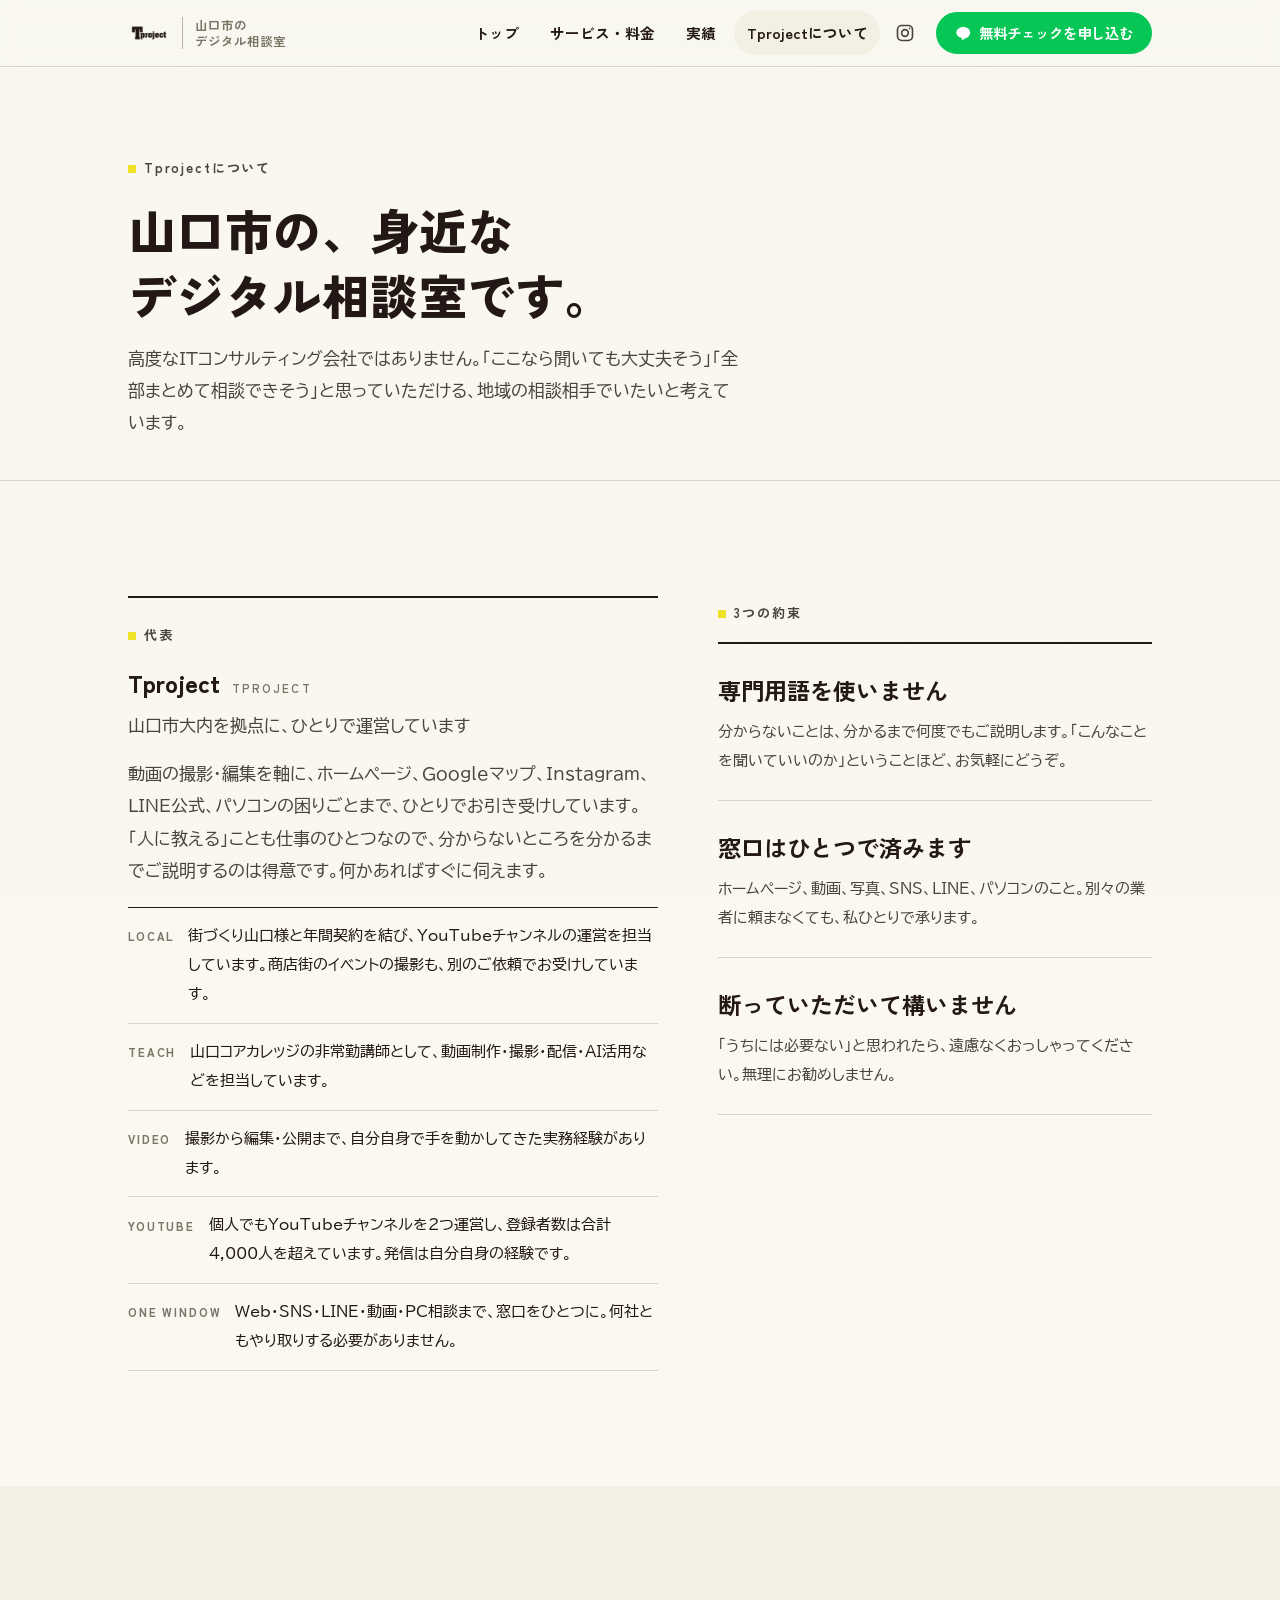
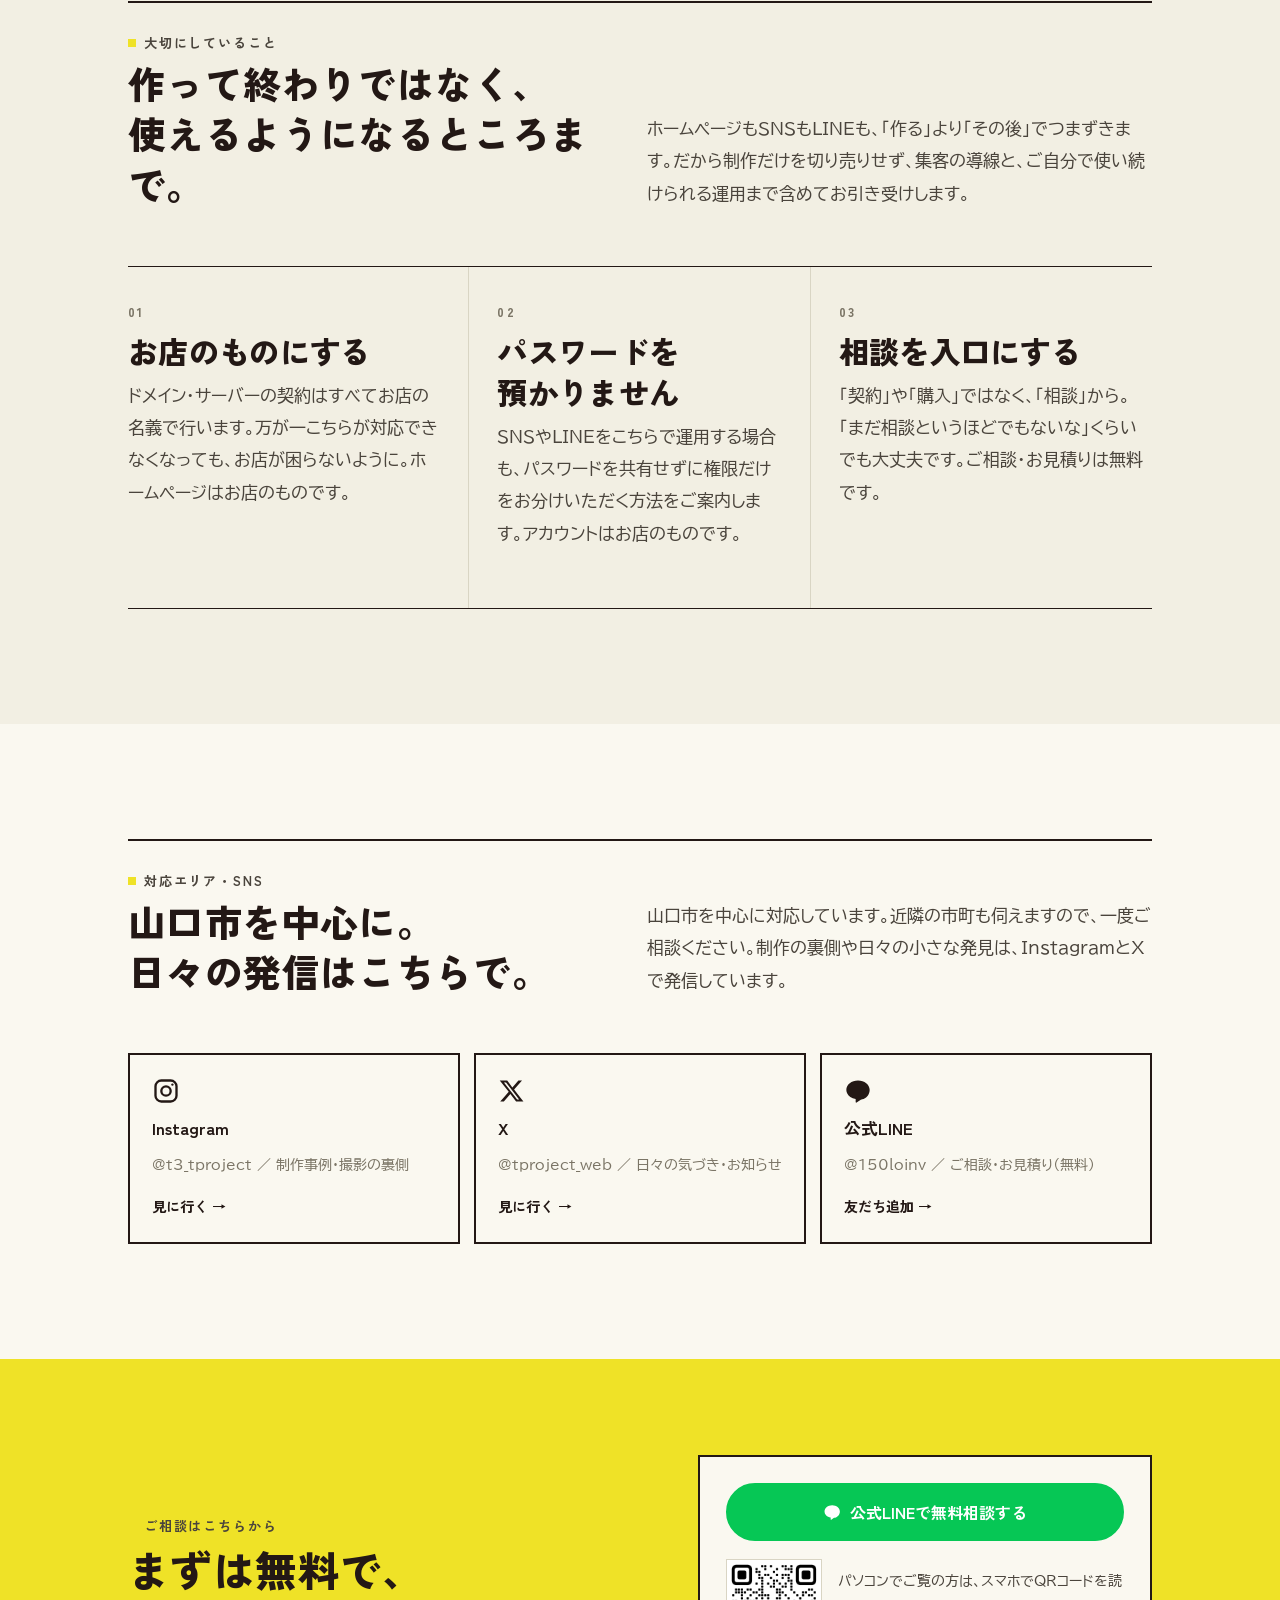
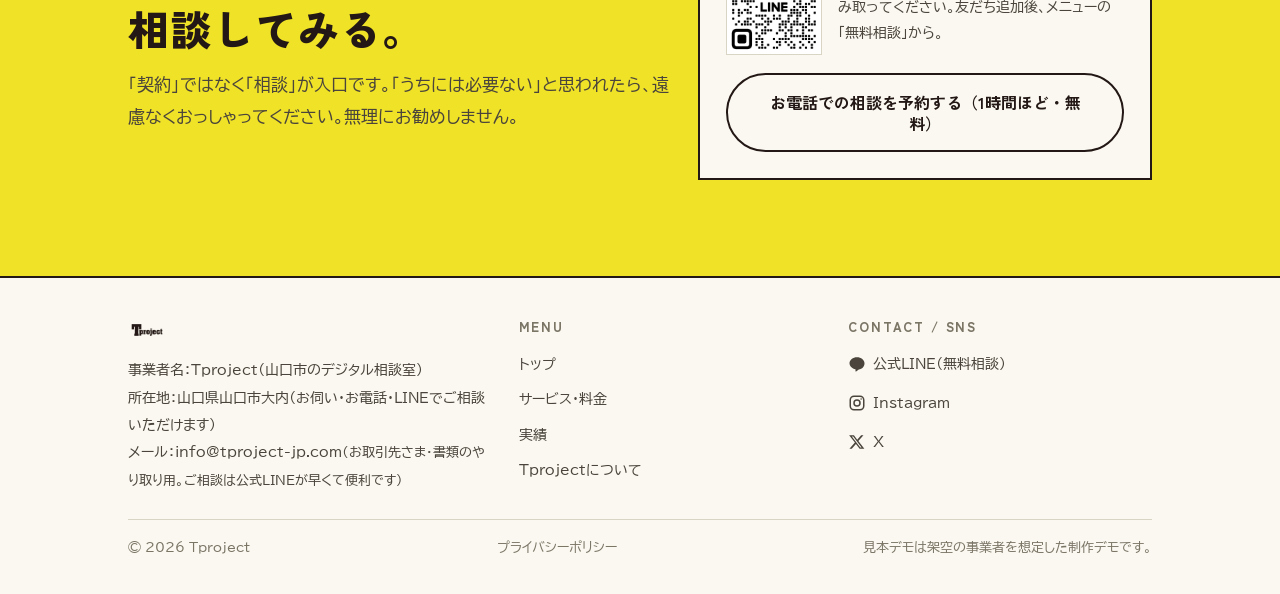
==== commit d9924fb7: "メールの横に「ご相談は公式LINEが早くて便利」を添え、メール・LINE・電話予約の押された回数をGA4へ送る Co-Authored-By: Claude Opus 5.5 <noreply@ant" ====
--- a/about/index.html
+++ b/about/index.html
@@ -328,7 +328,7 @@
   <div class="wrap">
     <div>
       <a class="brand" href="../"><img src="../assets/img/logo_black.png" alt="Tproject" width="800" height="500"></a>
-      <p style="margin-top:14px">事業者名：Tproject（山口市のデジタル相談室）<br>所在地：山口県山口市大内（お伺い・お電話・LINEでご相談いただけます）<br>メール：<a href="mailto:info@tproject-jp.com">info@tproject-jp.com</a></p>
+      <p style="margin-top:14px">事業者名：Tproject（山口市のデジタル相談室）<br>所在地：山口県山口市大内（お伺い・お電話・LINEでご相談いただけます）<br>メール：<a href="mailto:info@tproject-jp.com">info@tproject-jp.com</a><span style="font-size:.88em">（お取引先さま・書類のやり取り用。ご相談は公式LINEが早くて便利です）</span></p>
     </div>
     <div>
       <h4>MENU</h4>
@@ -361,6 +361,6 @@
   <span class="tx">無料チェック<small>公式LINE・まだ決めていなくてOK</small></span>
 </a>
 
-<script src="../assets/js/site.js?v=20260912" defer></script>
+<script src="../assets/js/site.js?v=20261009" defer></script>
 </body>
 </html>
